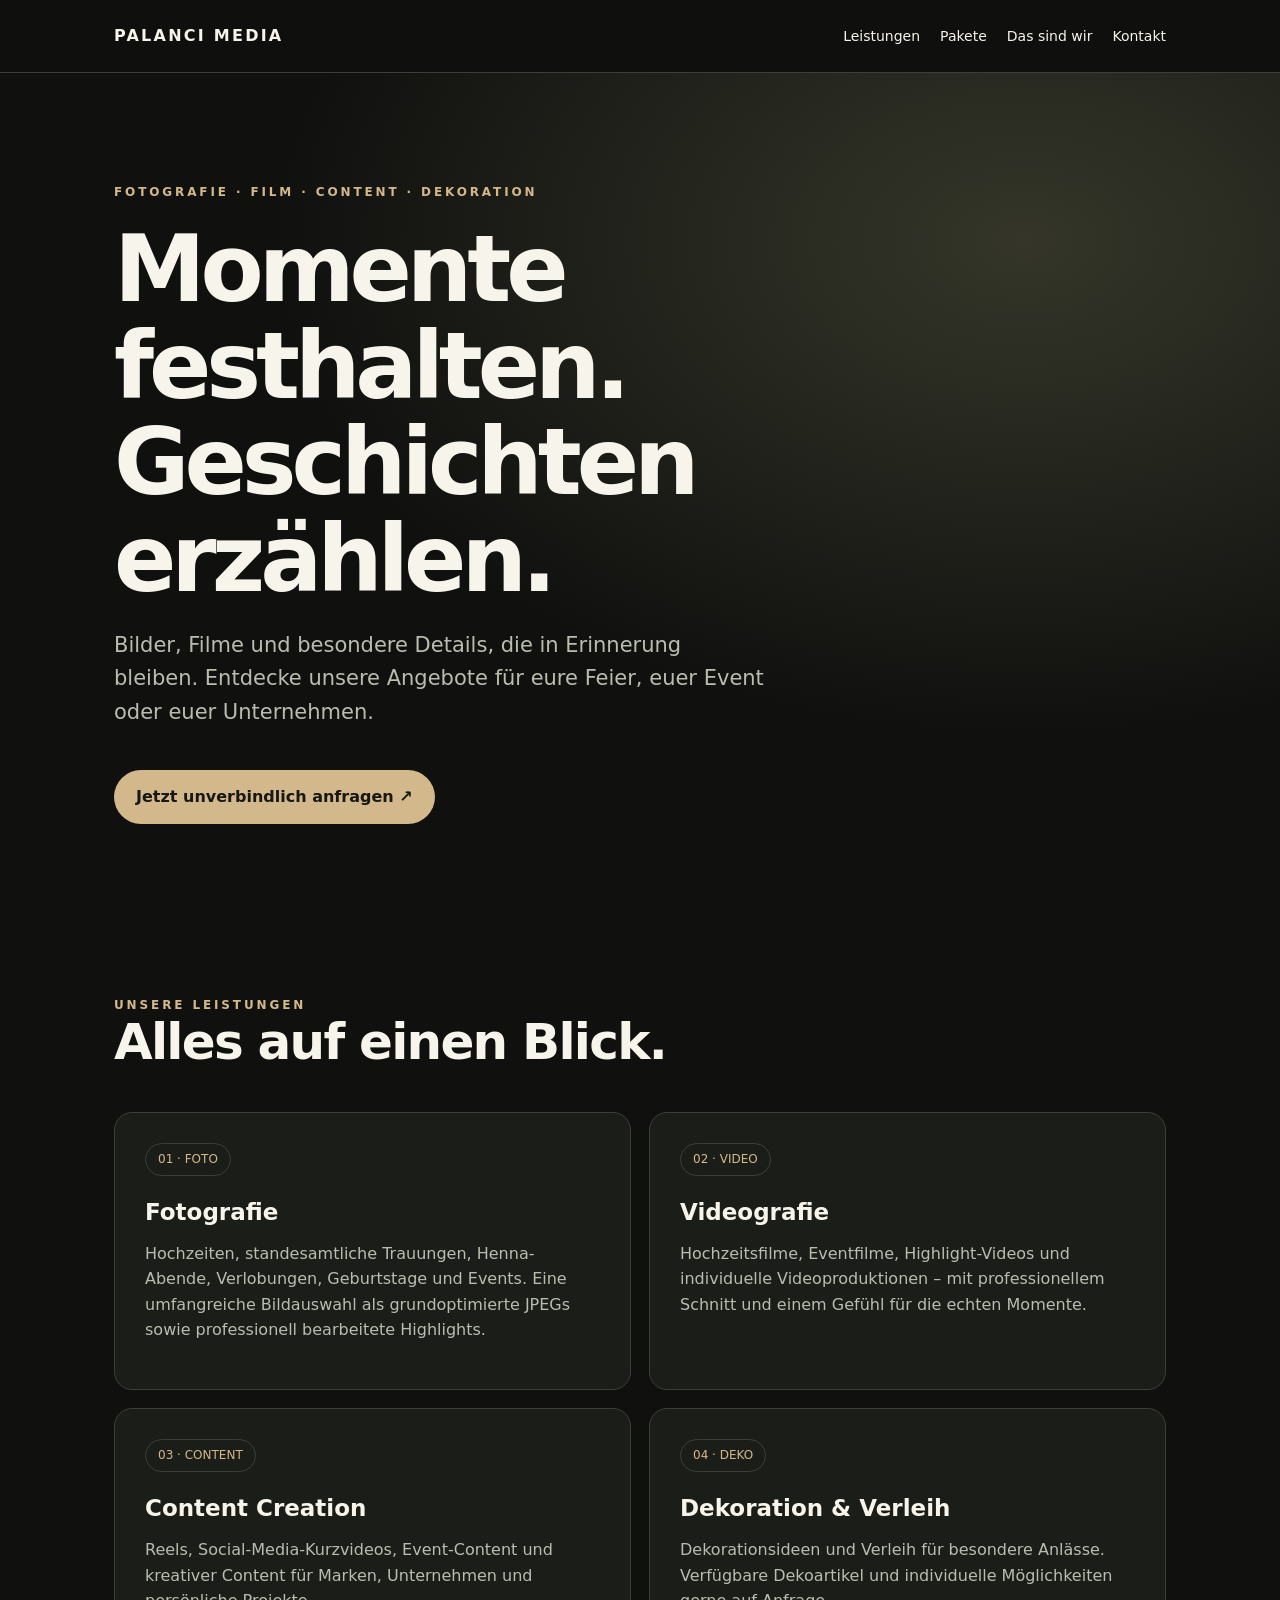
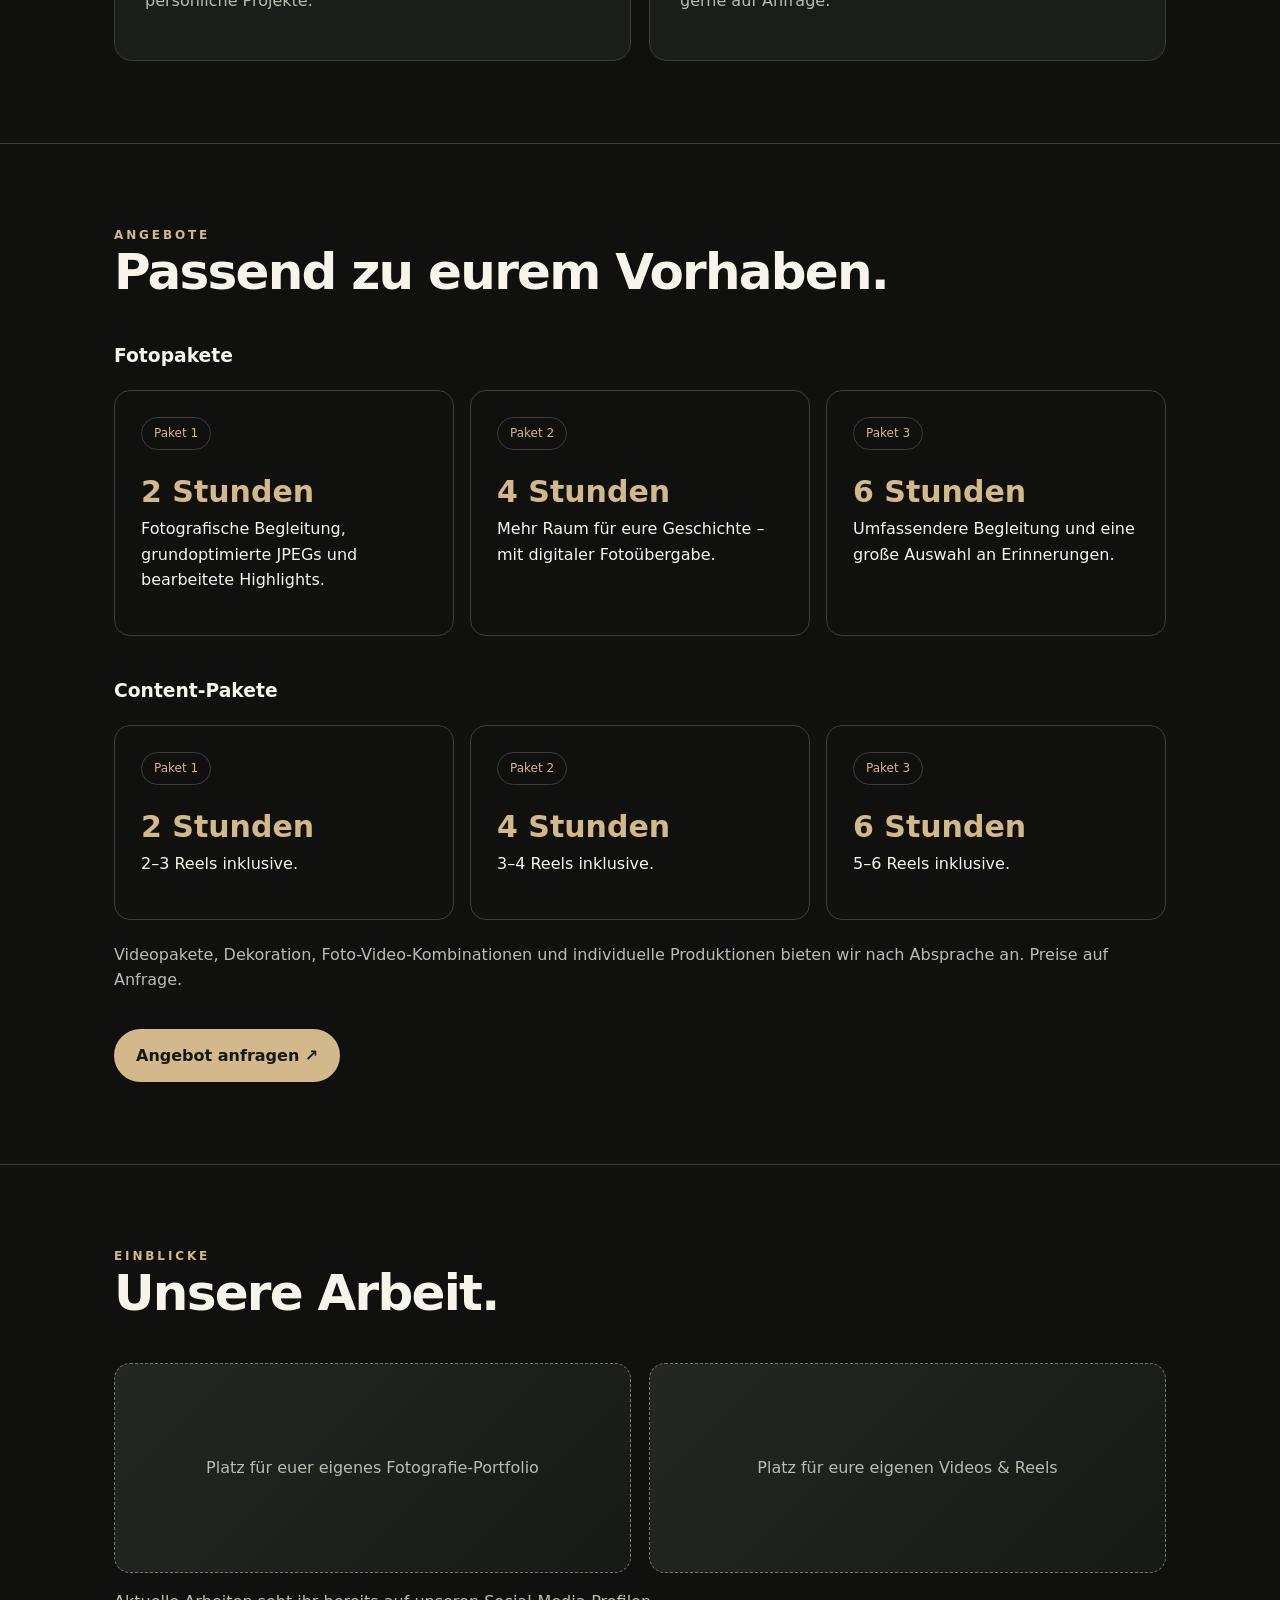
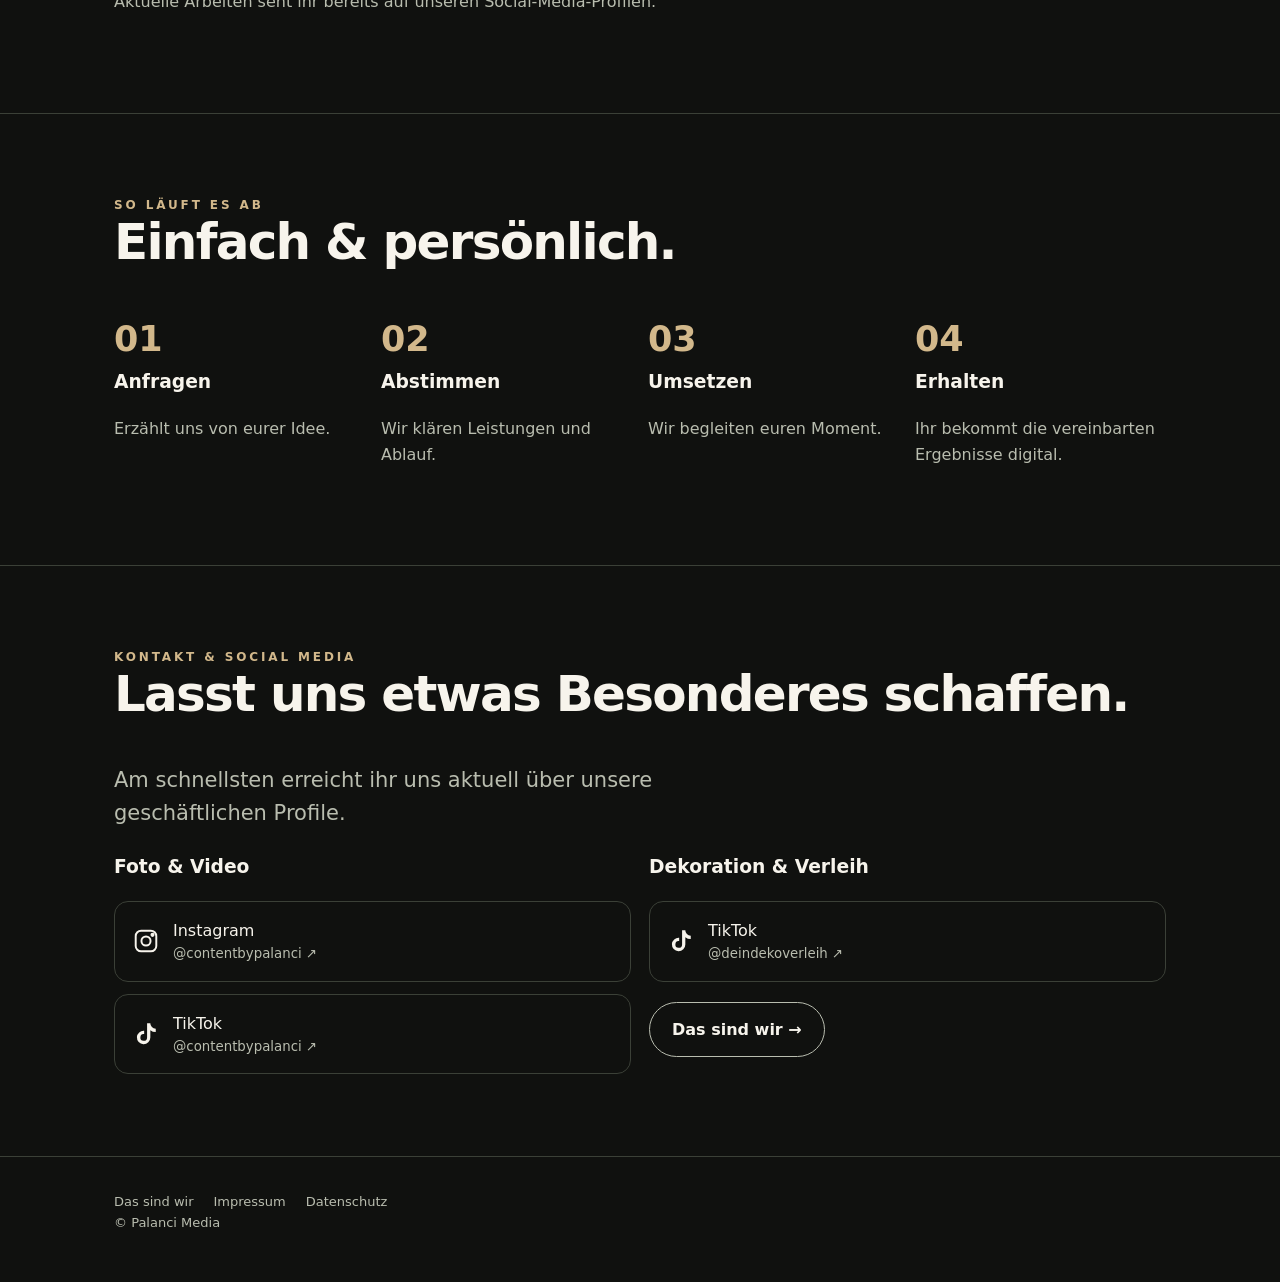
==== index.html @ 3262b02f "Build Palanci Media landing page: index.html" ====
<!doctype html><html lang="de"><head><meta charset="utf-8"><meta name="viewport" content="width=device-width,initial-scale=1"><meta name="description" content="Palanci Media – Fotografie, Videografie, Content Creation und Dekoration für Hochzeiten, Events und Unternehmen."><meta name="theme-color" content="#10110f"><title>Palanci Media | Foto, Video, Content & Deko</title><link rel="stylesheet" href="styles.css"></head><body><header><nav class="wrap nav"><a href="index.html" class="brand">PALANCI MEDIA</a><div class="navlinks"><a href="#leistungen">Leistungen</a><a href="#pakete">Pakete</a><a href="ueber-uns.html">Das sind wir</a><a href="#kontakt">Kontakt</a></div></nav></header><main><div class="hero"><div class="wrap"><div class="eyebrow">Fotografie · Film · Content · Dekoration</div><h1>Momente festhalten.<br>Geschichten erzählen.</h1><p class="lead">Bilder, Filme und besondere Details, die in Erinnerung bleiben. Entdecke unsere Angebote für eure Feier, euer Event oder euer Unternehmen.</p><a class="btn" href="#kontakt">Jetzt unverbindlich anfragen ↗</a></div></div><section id="leistungen"><div class="wrap"><div class="eyebrow">Unsere Leistungen</div><h2>Alles auf einen Blick.</h2><div class="grid"><article class="card"><span class="pill">01 · FOTO</span><h3>Fotografie</h3><p>Hochzeiten, standesamtliche Trauungen, Henna-Abende, Verlobungen, Geburtstage und Events. Eine umfangreiche Bildauswahl als grundoptimierte JPEGs sowie professionell bearbeitete Highlights.</p></article><article class="card"><span class="pill">02 · VIDEO</span><h3>Videografie</h3><p>Hochzeitsfilme, Eventfilme, Highlight-Videos und individuelle Videoproduktionen – mit professionellem Schnitt und einem Gefühl für die echten Momente.</p></article><article class="card"><span class="pill">03 · CONTENT</span><h3>Content Creation</h3><p>Reels, Social-Media-Kurzvideos, Event-Content und kreativer Content für Marken, Unternehmen und persönliche Projekte.</p></article><article class="card"><span class="pill">04 · DEKO</span><h3>Dekoration & Verleih</h3><p>Dekorationsideen und Verleih für besondere Anlässe. Verfügbare Dekoartikel und individuelle Möglichkeiten gerne auf Anfrage.</p></article></div></div></section><section id="pakete"><div class="wrap"><div class="eyebrow">Angebote</div><h2>Passend zu eurem Vorhaben.</h2><h3>Fotopakete</h3><div class="packages"><div class="package"><span class="pill">Paket 1</span><strong>2 Stunden</strong><p>Fotografische Begleitung, grundoptimierte JPEGs und bearbeitete Highlights.</p></div><div class="package"><span class="pill">Paket 2</span><strong>4 Stunden</strong><p>Mehr Raum für eure Geschichte – mit digitaler Fotoübergabe.</p></div><div class="package"><span class="pill">Paket 3</span><strong>6 Stunden</strong><p>Umfassendere Begleitung und eine große Auswahl an Erinnerungen.</p></div></div><h3 style="margin-top:40px">Content-Pakete</h3><div class="packages"><div class="package"><span class="pill">Paket 1</span><strong>2 Stunden</strong><p>2–3 Reels inklusive.</p></div><div class="package"><span class="pill">Paket 2</span><strong>4 Stunden</strong><p>3–4 Reels inklusive.</p></div><div class="package"><span class="pill">Paket 3</span><strong>6 Stunden</strong><p>5–6 Reels inklusive.</p></div></div><p class="muted" style="margin-top:22px">Videopakete, Dekoration, Foto-Video-Kombinationen und individuelle Produktionen bieten wir nach Absprache an. Preise auf Anfrage.</p><a class="btn" href="#kontakt">Angebot anfragen ↗</a></div></section><section id="portfolio"><div class="wrap"><div class="eyebrow">Einblicke</div><h2>Unsere Arbeit.</h2><div class="grid"><div class="placeholder">Platz für euer eigenes Fotografie-Portfolio</div><div class="placeholder">Platz für eure eigenen Videos & Reels</div></div><p class="muted" style="margin-top:16px">Aktuelle Arbeiten seht ihr bereits auf unseren Social-Media-Profilen.</p></div></section><section><div class="wrap"><div class="eyebrow">So läuft es ab</div><h2>Einfach & persönlich.</h2><div class="steps"><div><b>01</b><h3>Anfragen</h3><p class="muted">Erzählt uns von eurer Idee.</p></div><div><b>02</b><h3>Abstimmen</h3><p class="muted">Wir klären Leistungen und Ablauf.</p></div><div><b>03</b><h3>Umsetzen</h3><p class="muted">Wir begleiten euren Moment.</p></div><div><b>04</b><h3>Erhalten</h3><p class="muted">Ihr bekommt die vereinbarten Ergebnisse digital.</p></div></div></div></section><section id="kontakt"><div class="wrap"><div class="eyebrow">Kontakt & Social Media</div><h2>Lasst uns etwas Besonderes schaffen.</h2><p class="lead">Am schnellsten erreicht ihr uns aktuell über unsere geschäftlichen Profile.</p><div class="grid"><div><h3>Foto & Video</h3><div class="social"><a href="https://www.instagram.com/contentbypalanci/" target="_blank" rel="noopener noreferrer"><svg viewBox="0 0 24 24" fill="none" stroke="currentColor" stroke-width="1.8" aria-hidden="true"><rect x="2.5" y="2.5" width="19" height="19" rx="5"/><circle cx="12" cy="12" r="4.2"/><circle cx="18" cy="6.3" r="1" fill="currentColor"/></svg><span>Instagram<small>@contentbypalanci ↗</small></span></a><a href="https://www.tiktok.com/@contentbypalanci" target="_blank" rel="noopener noreferrer"><svg viewBox="0 0 24 24" fill="currentColor" aria-hidden="true"><path d="M16 2h-3v13.2a3.1 3.1 0 1 1-2.7-3.1V9a6.2 6.2 0 1 0 5.7 6.2V8.5a8 8 0 0 0 5 1.7V7.1A5 5 0 0 1 16 2Z"/></svg><span>TikTok<small>@contentbypalanci ↗</small></span></a></div></div><div><h3>Dekoration & Verleih</h3><div class="social"><a href="https://www.tiktok.com/@deindekoverleih" target="_blank" rel="noopener noreferrer"><svg viewBox="0 0 24 24" fill="currentColor" aria-hidden="true"><path d="M16 2h-3v13.2a3.1 3.1 0 1 1-2.7-3.1V9a6.2 6.2 0 1 0 5.7 6.2V8.5a8 8 0 0 0 5 1.7V7.1A5 5 0 0 1 16 2Z"/></svg><span>TikTok<small>@deindekoverleih ↗</small></span></a></div><p><a href="ueber-uns.html" class="btn ghost">Das sind wir →</a></p></div></div></div></section></main><footer><div class="wrap"><div class="footerlinks"><a href="ueber-uns.html">Das sind wir</a><a href="impressum.html">Impressum</a><a href="datenschutz.html">Datenschutz</a></div><p>© Palanci Media</p></div></footer></body></html>
---- styles.css ----
:root{--bg:#10110f;--surface:#1b1d19;--line:#3b4037;--text:#f7f4ec;--muted:#b9bdaf;--accent:#d2b88b}*{box-sizing:border-box}html{scroll-behavior:smooth}body{margin:0;background:var(--bg);color:var(--text);font-family:Inter,system-ui,-apple-system,Arial,sans-serif;line-height:1.6}a{color:inherit;text-decoration:none}a:focus-visible{outline:2px solid var(--accent);outline-offset:4px}.wrap{max-width:1100px;margin:auto;padding:0 24px}header{position:sticky;top:0;z-index:10;background:#10110fea;border-bottom:1px solid var(--line);backdrop-filter:blur(14px)}.nav{min-height:72px;display:flex;align-items:center;justify-content:space-between;gap:18px}.brand{font-weight:800;letter-spacing:.14em}.navlinks{display:flex;gap:20px;align-items:center;font-size:14px}.navlinks a:hover,.social a:hover{color:var(--accent)}.hero{padding:110px 0 90px;background:radial-gradient(ellipse at 80% 20%,#353629,transparent 52%)}.eyebrow{color:var(--accent);font-size:12px;text-transform:uppercase;letter-spacing:.24em;font-weight:700}h1,h2,h3,p{margin-top:0}h1{font-size:clamp(44px,8vw,92px);line-height:1.05;letter-spacing:-.055em;max-width:950px;margin:20px 0}h2{font-size:clamp(30px,5vw,50px);line-height:1.1;letter-spacing:-.035em}.lead{font-size:clamp(17px,2.2vw,21px);max-width:650px;color:var(--muted)}.btn{display:inline-flex;align-items:center;justify-content:center;border-radius:100px;background:var(--accent);color:#171713;padding:14px 22px;font-weight:750;margin-top:20px}.btn:hover{background:#f1d7ab}.ghost{background:transparent;border:1px solid var(--muted);color:var(--text)}section{padding:82px 0;border-bottom:1px solid var(--line)}.grid{display:grid;grid-template-columns:repeat(2,minmax(0,1fr));gap:18px}.card{background:var(--surface);border:1px solid var(--line);padding:30px;border-radius:18px}.card h3{font-size:23px;margin:0 0 10px}.card p,.muted{color:var(--muted)}.pill{display:inline-block;border:1px solid var(--line);border-radius:40px;padding:6px 12px;font-size:12px;color:var(--accent);margin-bottom:18px}.packages{display:grid;grid-template-columns:repeat(3,1fr);gap:16px}.package{border:1px solid var(--line);padding:26px;border-radius:16px}.package strong{display:block;font-size:30px;color:var(--accent)}.placeholder{min-height:210px;border:1px dashed #727665;background:linear-gradient(135deg,#252822,#171914);border-radius:16px;display:grid;place-items:center;color:var(--muted);text-align:center;padding:25px}.social{display:grid;gap:12px}.social a{display:flex;align-items:center;gap:14px;border:1px solid var(--line);border-radius:14px;padding:16px 18px}.social svg{width:26px;height:26px;flex-shrink:0}.social small{display:block;color:var(--muted)}.steps{display:grid;grid-template-columns:repeat(4,1fr);gap:16px}.steps b{font-size:35px;color:var(--accent)}footer{padding:35px 0;color:var(--muted);font-size:13px}.footerlinks{display:flex;gap:20px;flex-wrap:wrap}.notice{border-left:3px solid var(--accent);padding:12px 18px;background:var(--surface)}@media(max-width:720px){.nav{align-items:flex-start;padding-top:15px;padding-bottom:15px;flex-direction:column}.navlinks{gap:16px;flex-wrap:wrap}.hero{padding:75px 0 65px}.grid,.packages,.steps{grid-template-columns:1fr}section{padding:62px 0}.card{padding:23px}}
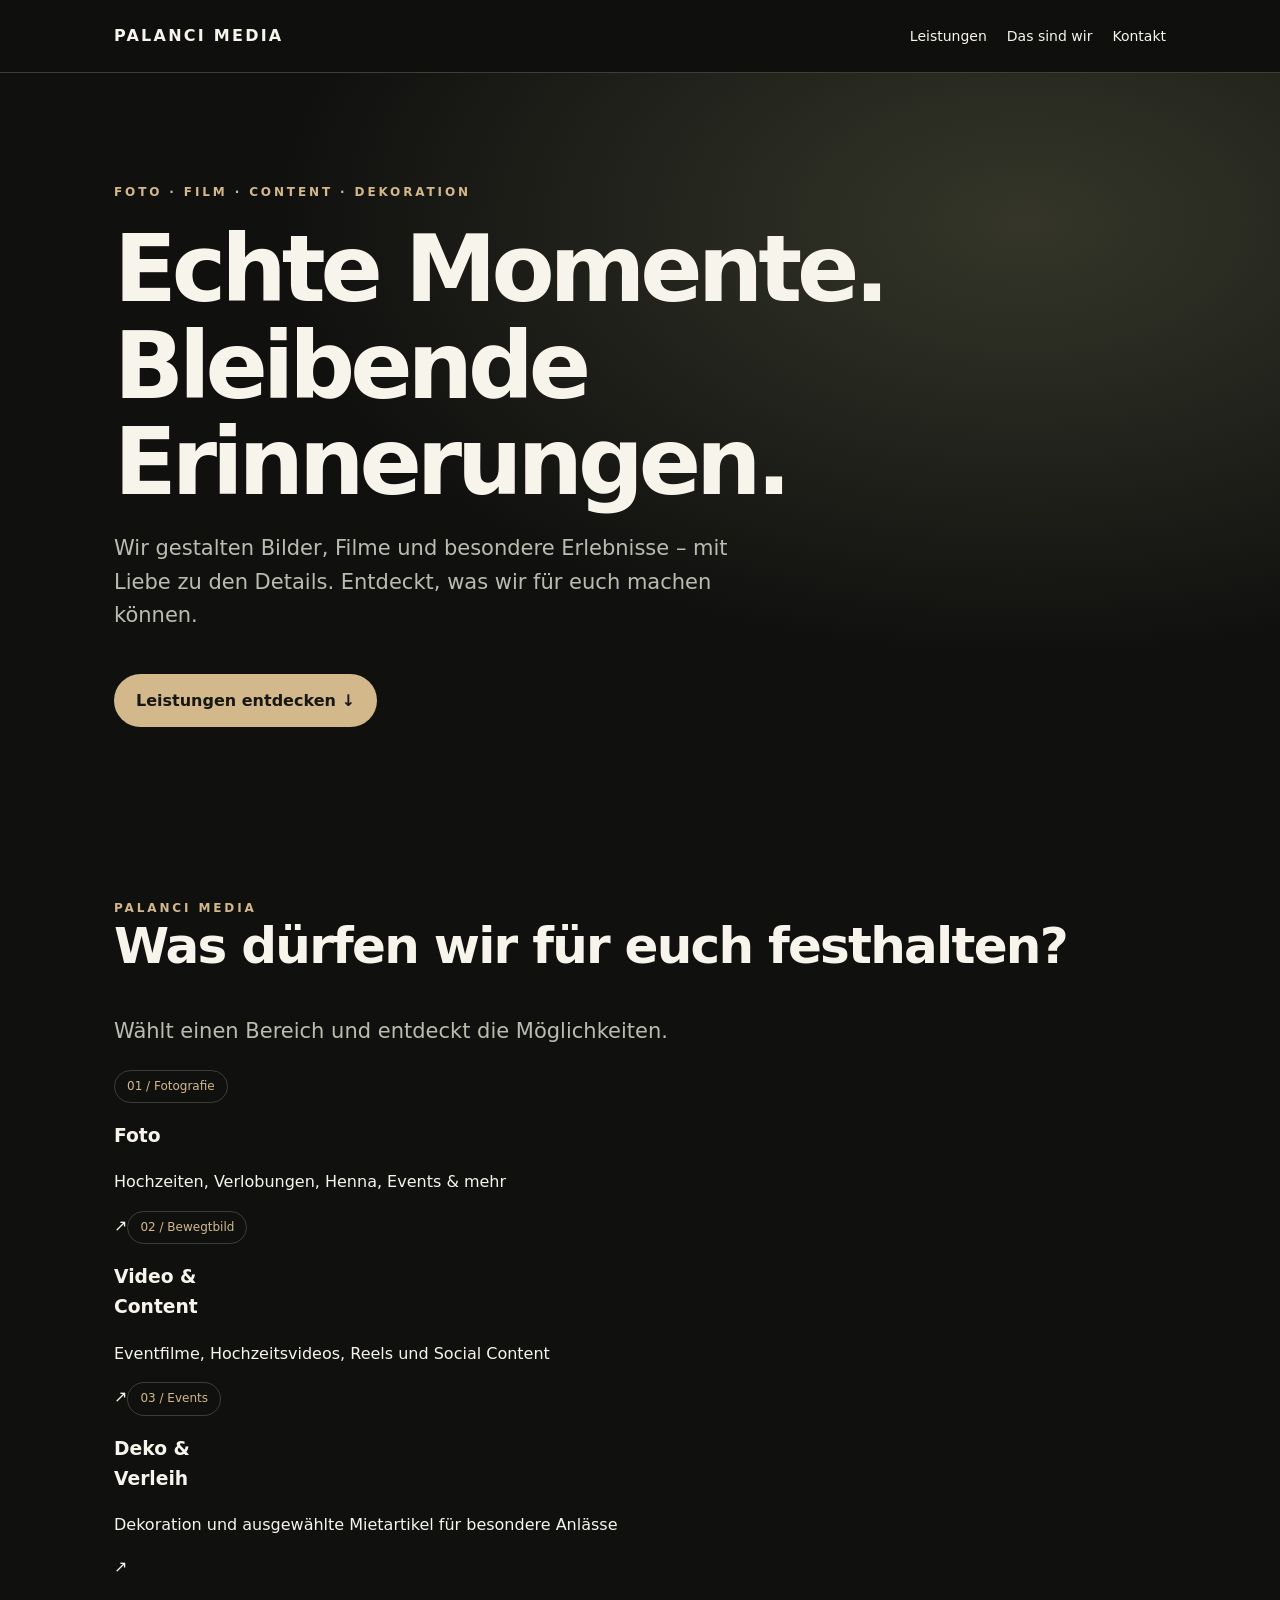
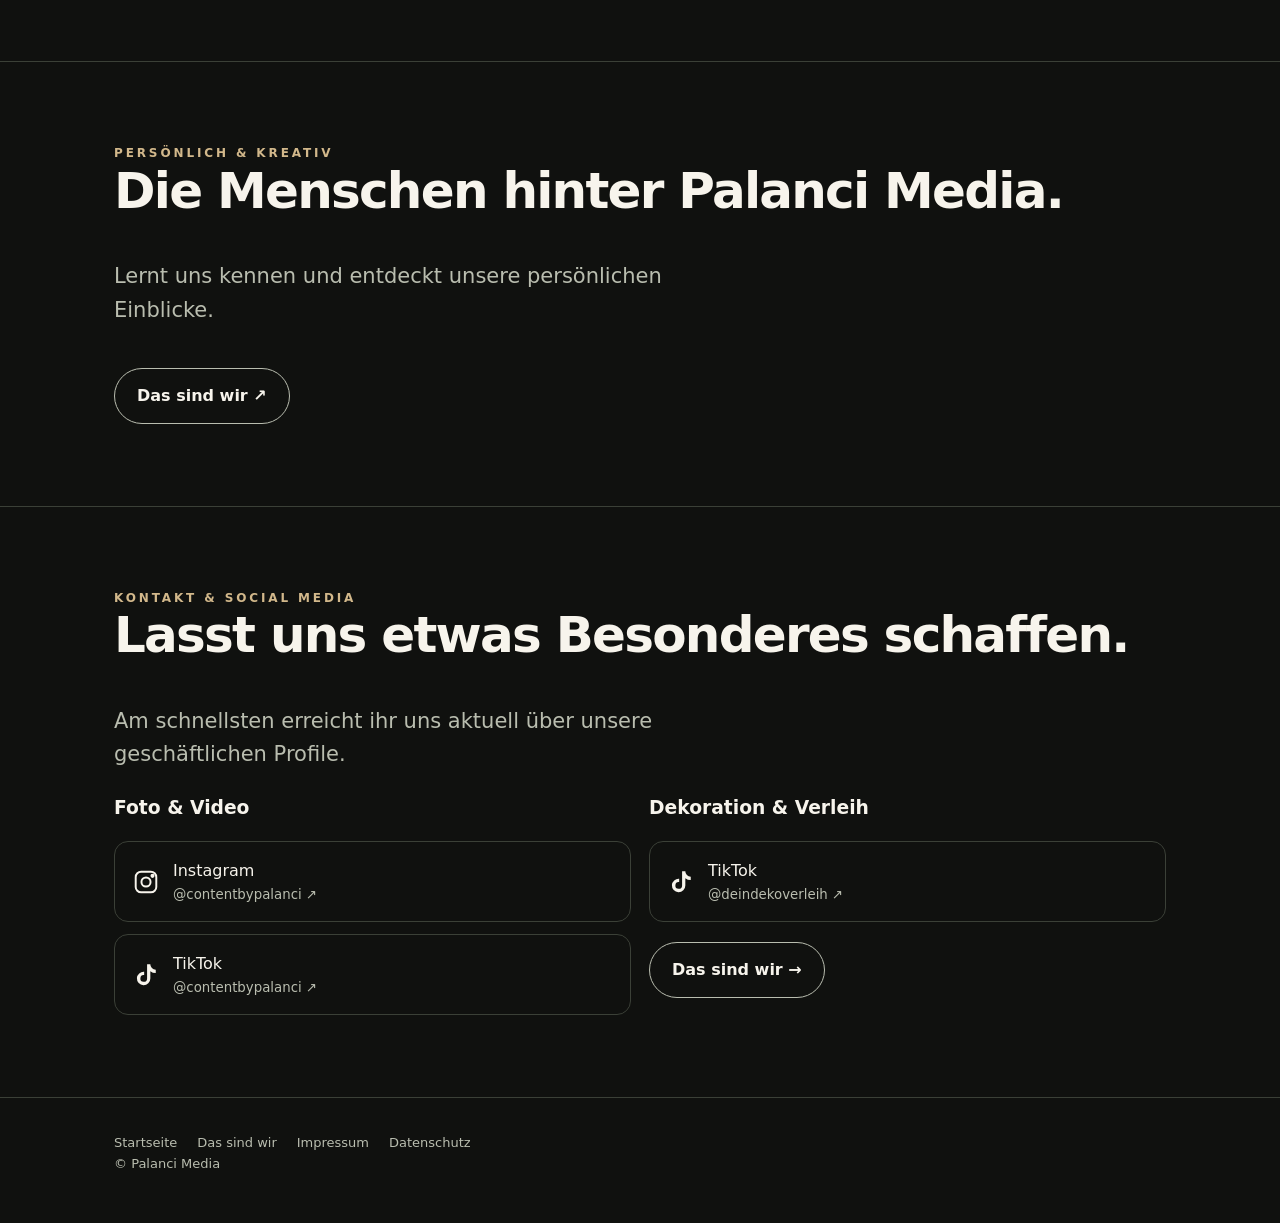
==== commit ed688887: "Redesign landing page with warm palette and category navigation" ====
--- a/index.html
+++ b/index.html
@@ -1 +1 @@
-<!doctype html><html lang="de"><head><meta charset="utf-8"><meta name="viewport" content="width=device-width,initial-scale=1"><meta name="description" content="Palanci Media – Fotografie, Videografie, Content Creation und Dekoration für Hochzeiten, Events und Unternehmen."><meta name="theme-color" content="#10110f"><title>Palanci Media | Foto, Video, Content & Deko</title><link rel="stylesheet" href="styles.css"></head><body><header><nav class="wrap nav"><a href="index.html" class="brand">PALANCI MEDIA</a><div class="navlinks"><a href="#leistungen">Leistungen</a><a href="#pakete">Pakete</a><a href="ueber-uns.html">Das sind wir</a><a href="#kontakt">Kontakt</a></div></nav></header><main><div class="hero"><div class="wrap"><div class="eyebrow">Fotografie · Film · Content · Dekoration</div><h1>Momente festhalten.<br>Geschichten erzählen.</h1><p class="lead">Bilder, Filme und besondere Details, die in Erinnerung bleiben. Entdecke unsere Angebote für eure Feier, euer Event oder euer Unternehmen.</p><a class="btn" href="#kontakt">Jetzt unverbindlich anfragen ↗</a></div></div><section id="leistungen"><div class="wrap"><div class="eyebrow">Unsere Leistungen</div><h2>Alles auf einen Blick.</h2><div class="grid"><article class="card"><span class="pill">01 · FOTO</span><h3>Fotografie</h3><p>Hochzeiten, standesamtliche Trauungen, Henna-Abende, Verlobungen, Geburtstage und Events. Eine umfangreiche Bildauswahl als grundoptimierte JPEGs sowie professionell bearbeitete Highlights.</p></article><article class="card"><span class="pill">02 · VIDEO</span><h3>Videografie</h3><p>Hochzeitsfilme, Eventfilme, Highlight-Videos und individuelle Videoproduktionen – mit professionellem Schnitt und einem Gefühl für die echten Momente.</p></article><article class="card"><span class="pill">03 · CONTENT</span><h3>Content Creation</h3><p>Reels, Social-Media-Kurzvideos, Event-Content und kreativer Content für Marken, Unternehmen und persönliche Projekte.</p></article><article class="card"><span class="pill">04 · DEKO</span><h3>Dekoration & Verleih</h3><p>Dekorationsideen und Verleih für besondere Anlässe. Verfügbare Dekoartikel und individuelle Möglichkeiten gerne auf Anfrage.</p></article></div></div></section><section id="pakete"><div class="wrap"><div class="eyebrow">Angebote</div><h2>Passend zu eurem Vorhaben.</h2><h3>Fotopakete</h3><div class="packages"><div class="package"><span class="pill">Paket 1</span><strong>2 Stunden</strong><p>Fotografische Begleitung, grundoptimierte JPEGs und bearbeitete Highlights.</p></div><div class="package"><span class="pill">Paket 2</span><strong>4 Stunden</strong><p>Mehr Raum für eure Geschichte – mit digitaler Fotoübergabe.</p></div><div class="package"><span class="pill">Paket 3</span><strong>6 Stunden</strong><p>Umfassendere Begleitung und eine große Auswahl an Erinnerungen.</p></div></div><h3 style="margin-top:40px">Content-Pakete</h3><div class="packages"><div class="package"><span class="pill">Paket 1</span><strong>2 Stunden</strong><p>2–3 Reels inklusive.</p></div><div class="package"><span class="pill">Paket 2</span><strong>4 Stunden</strong><p>3–4 Reels inklusive.</p></div><div class="package"><span class="pill">Paket 3</span><strong>6 Stunden</strong><p>5–6 Reels inklusive.</p></div></div><p class="muted" style="margin-top:22px">Videopakete, Dekoration, Foto-Video-Kombinationen und individuelle Produktionen bieten wir nach Absprache an. Preise auf Anfrage.</p><a class="btn" href="#kontakt">Angebot anfragen ↗</a></div></section><section id="portfolio"><div class="wrap"><div class="eyebrow">Einblicke</div><h2>Unsere Arbeit.</h2><div class="grid"><div class="placeholder">Platz für euer eigenes Fotografie-Portfolio</div><div class="placeholder">Platz für eure eigenen Videos & Reels</div></div><p class="muted" style="margin-top:16px">Aktuelle Arbeiten seht ihr bereits auf unseren Social-Media-Profilen.</p></div></section><section><div class="wrap"><div class="eyebrow">So läuft es ab</div><h2>Einfach & persönlich.</h2><div class="steps"><div><b>01</b><h3>Anfragen</h3><p class="muted">Erzählt uns von eurer Idee.</p></div><div><b>02</b><h3>Abstimmen</h3><p class="muted">Wir klären Leistungen und Ablauf.</p></div><div><b>03</b><h3>Umsetzen</h3><p class="muted">Wir begleiten euren Moment.</p></div><div><b>04</b><h3>Erhalten</h3><p class="muted">Ihr bekommt die vereinbarten Ergebnisse digital.</p></div></div></div></section><section id="kontakt"><div class="wrap"><div class="eyebrow">Kontakt & Social Media</div><h2>Lasst uns etwas Besonderes schaffen.</h2><p class="lead">Am schnellsten erreicht ihr uns aktuell über unsere geschäftlichen Profile.</p><div class="grid"><div><h3>Foto & Video</h3><div class="social"><a href="https://www.instagram.com/contentbypalanci/" target="_blank" rel="noopener noreferrer"><svg viewBox="0 0 24 24" fill="none" stroke="currentColor" stroke-width="1.8" aria-hidden="true"><rect x="2.5" y="2.5" width="19" height="19" rx="5"/><circle cx="12" cy="12" r="4.2"/><circle cx="18" cy="6.3" r="1" fill="currentColor"/></svg><span>Instagram<small>@contentbypalanci ↗</small></span></a><a href="https://www.tiktok.com/@contentbypalanci" target="_blank" rel="noopener noreferrer"><svg viewBox="0 0 24 24" fill="currentColor" aria-hidden="true"><path d="M16 2h-3v13.2a3.1 3.1 0 1 1-2.7-3.1V9a6.2 6.2 0 1 0 5.7 6.2V8.5a8 8 0 0 0 5 1.7V7.1A5 5 0 0 1 16 2Z"/></svg><span>TikTok<small>@contentbypalanci ↗</small></span></a></div></div><div><h3>Dekoration & Verleih</h3><div class="social"><a href="https://www.tiktok.com/@deindekoverleih" target="_blank" rel="noopener noreferrer"><svg viewBox="0 0 24 24" fill="currentColor" aria-hidden="true"><path d="M16 2h-3v13.2a3.1 3.1 0 1 1-2.7-3.1V9a6.2 6.2 0 1 0 5.7 6.2V8.5a8 8 0 0 0 5 1.7V7.1A5 5 0 0 1 16 2Z"/></svg><span>TikTok<small>@deindekoverleih ↗</small></span></a></div><p><a href="ueber-uns.html" class="btn ghost">Das sind wir →</a></p></div></div></div></section></main><footer><div class="wrap"><div class="footerlinks"><a href="ueber-uns.html">Das sind wir</a><a href="impressum.html">Impressum</a><a href="datenschutz.html">Datenschutz</a></div><p>© Palanci Media</p></div></footer></body></html>+<!doctype html><html lang="de"><head><meta charset="utf-8"><meta name="viewport" content="width=device-width,initial-scale=1"><meta name="theme-color" content="#f4eee6"><meta name="description" content="Palanci Media – Fotografie, Videografie, Content Creation und Dekoration. Entdecke unsere Leistungen."><title>Palanci Media | Foto · Video · Deko</title><link rel="stylesheet" href="styles.css"></head><body><header><nav class="wrap nav"><a href="index.html" class="brand">PALANCI MEDIA</a><div class="navlinks"><a href="index.html#leistungen">Leistungen</a><a href="ueber-uns.html">Das sind wir</a><a href="index.html#kontakt">Kontakt</a></div></nav></header><main><div class="hero"><div class="wrap"><div class="eyebrow">Foto · Film · Content · Dekoration</div><h1>Echte Momente.<br>Bleibende Erinnerungen.</h1><p class="lead">Wir gestalten Bilder, Filme und besondere Erlebnisse – mit Liebe zu den Details. Entdeckt, was wir für euch machen können.</p><a class="btn" href="#leistungen">Leistungen entdecken ↓</a></div></div><section id="leistungen"><div class="wrap"><div class="eyebrow">Palanci Media</div><h2>Was dürfen wir für euch festhalten?</h2><p class="lead">Wählt einen Bereich und entdeckt die Möglichkeiten.</p><div class="category-grid"><a class="category-link" href="fotografie.html"><span class="pill">01 / Fotografie</span><h3>Foto</h3><p>Hochzeiten, Verlobungen, Henna, Events & mehr</p><span class="arrow">↗</span></a><a class="category-link" href="video-content.html"><span class="pill">02 / Bewegtbild</span><h3>Video &<br>Content</h3><p>Eventfilme, Hochzeitsvideos, Reels und Social Content</p><span class="arrow">↗</span></a><a class="category-link" href="dekoration.html"><span class="pill">03 / Events</span><h3>Deko &<br>Verleih</h3><p>Dekoration und ausgewählte Mietartikel für besondere Anlässe</p><span class="arrow">↗</span></a></div></div></section><section><div class="wrap"><div class="eyebrow">Persönlich & kreativ</div><h2>Die Menschen hinter Palanci Media.</h2><p class="lead">Lernt uns kennen und entdeckt unsere persönlichen Einblicke.</p><a class="btn ghost" href="ueber-uns.html">Das sind wir ↗</a></div></section><section id="kontakt"><div class="wrap"><div class="eyebrow">Kontakt & Social Media</div><h2>Lasst uns etwas Besonderes schaffen.</h2><p class="lead">Am schnellsten erreicht ihr uns aktuell über unsere geschäftlichen Profile.</p><div class="grid"><div><h3>Foto & Video</h3><div class="social"><a href="https://www.instagram.com/contentbypalanci/" target="_blank" rel="noopener noreferrer"><svg viewBox="0 0 24 24" fill="none" stroke="currentColor" stroke-width="1.8" aria-hidden="true"><rect x="2.5" y="2.5" width="19" height="19" rx="5"/><circle cx="12" cy="12" r="4.2"/><circle cx="18" cy="6.3" r="1" fill="currentColor"/></svg><span>Instagram<small>@contentbypalanci ↗</small></span></a><a href="https://www.tiktok.com/@contentbypalanci" target="_blank" rel="noopener noreferrer"><svg viewBox="0 0 24 24" fill="currentColor" aria-hidden="true"><path d="M16 2h-3v13.2a3.1 3.1 0 1 1-2.7-3.1V9a6.2 6.2 0 1 0 5.7 6.2V8.5a8 8 0 0 0 5 1.7V7.1A5 5 0 0 1 16 2Z"/></svg><span>TikTok<small>@contentbypalanci ↗</small></span></a></div></div><div><h3>Dekoration & Verleih</h3><div class="social"><a href="https://www.tiktok.com/@deindekoverleih" target="_blank" rel="noopener noreferrer"><svg viewBox="0 0 24 24" fill="currentColor" aria-hidden="true"><path d="M16 2h-3v13.2a3.1 3.1 0 1 1-2.7-3.1V9a6.2 6.2 0 1 0 5.7 6.2V8.5a8 8 0 0 0 5 1.7V7.1A5 5 0 0 1 16 2Z"/></svg><span>TikTok<small>@deindekoverleih ↗</small></span></a></div><p><a href="ueber-uns.html" class="btn ghost">Das sind wir →</a></p></div></div></div></section></main><footer><div class="wrap"><div class="footerlinks"><a href="index.html">Startseite</a><a href="ueber-uns.html">Das sind wir</a><a href="impressum.html">Impressum</a><a href="datenschutz.html">Datenschutz</a></div><p>© Palanci Media</p></div></footer></body></html>
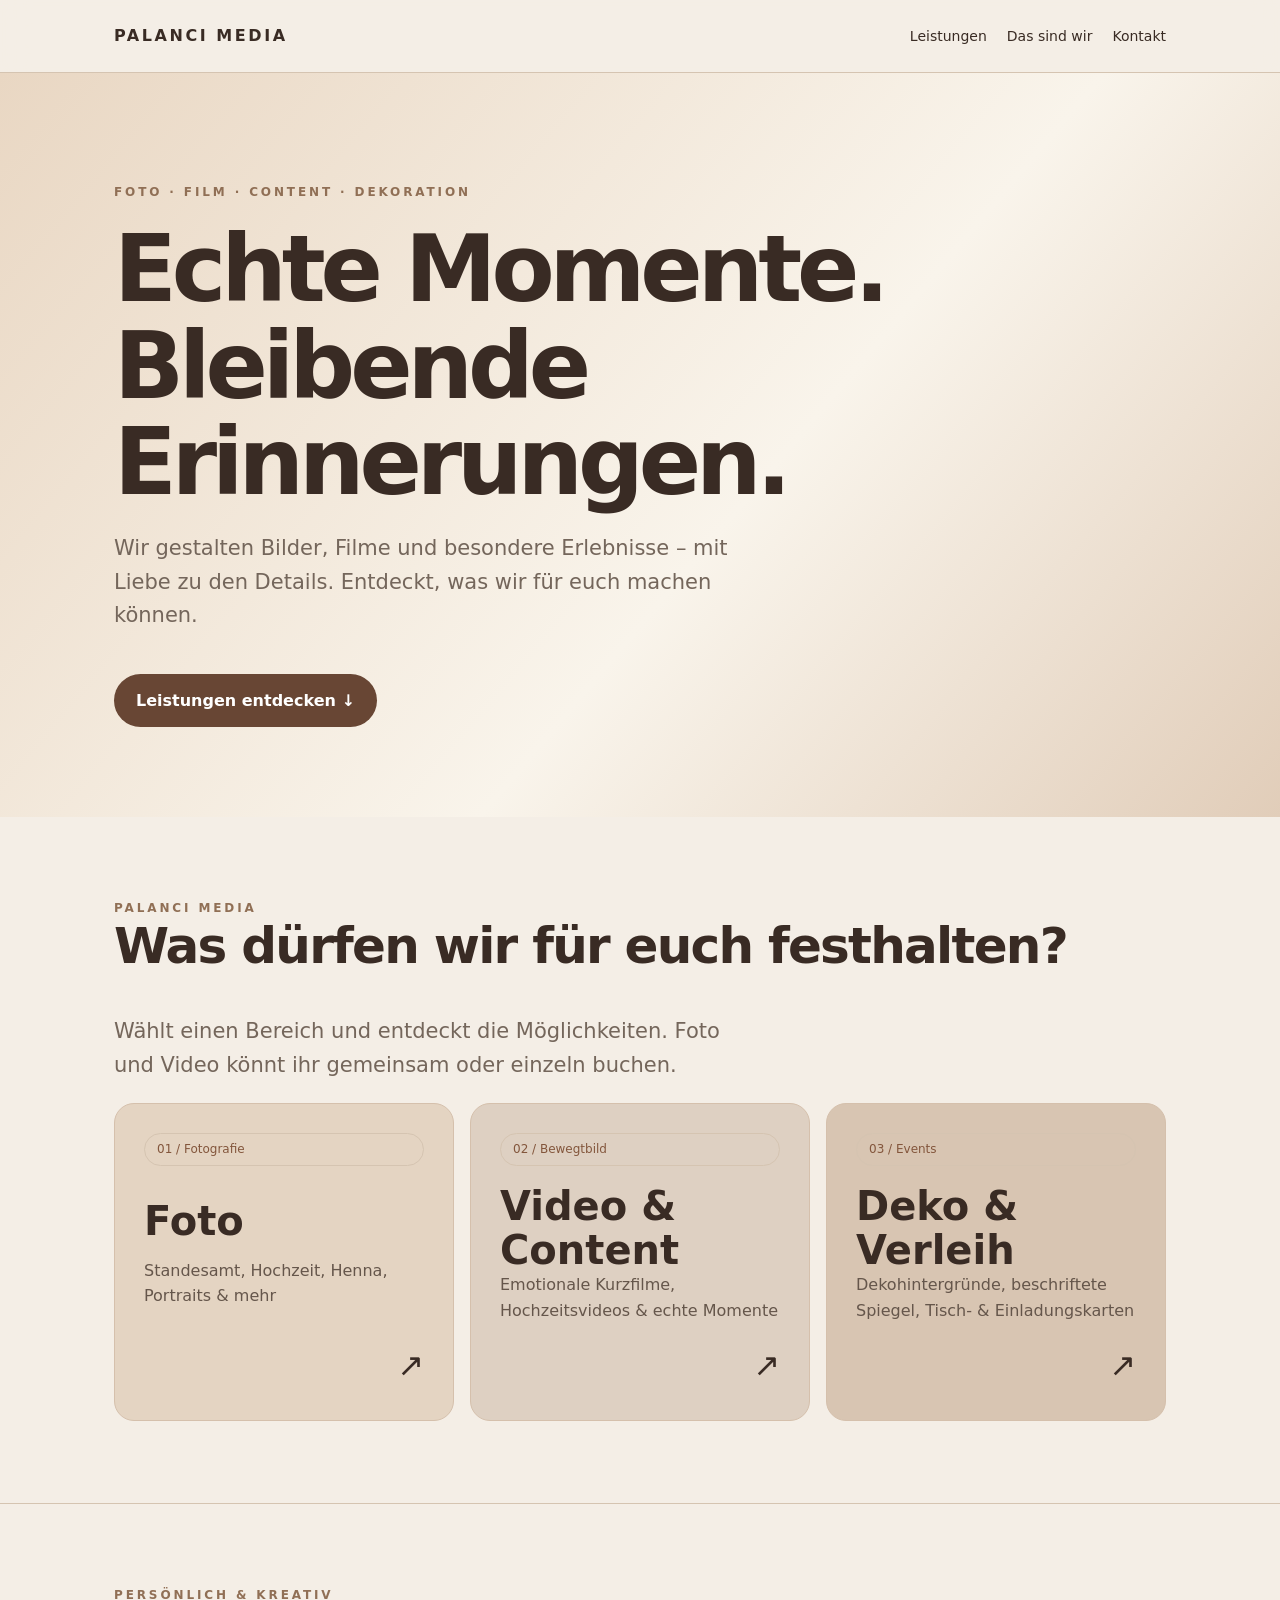
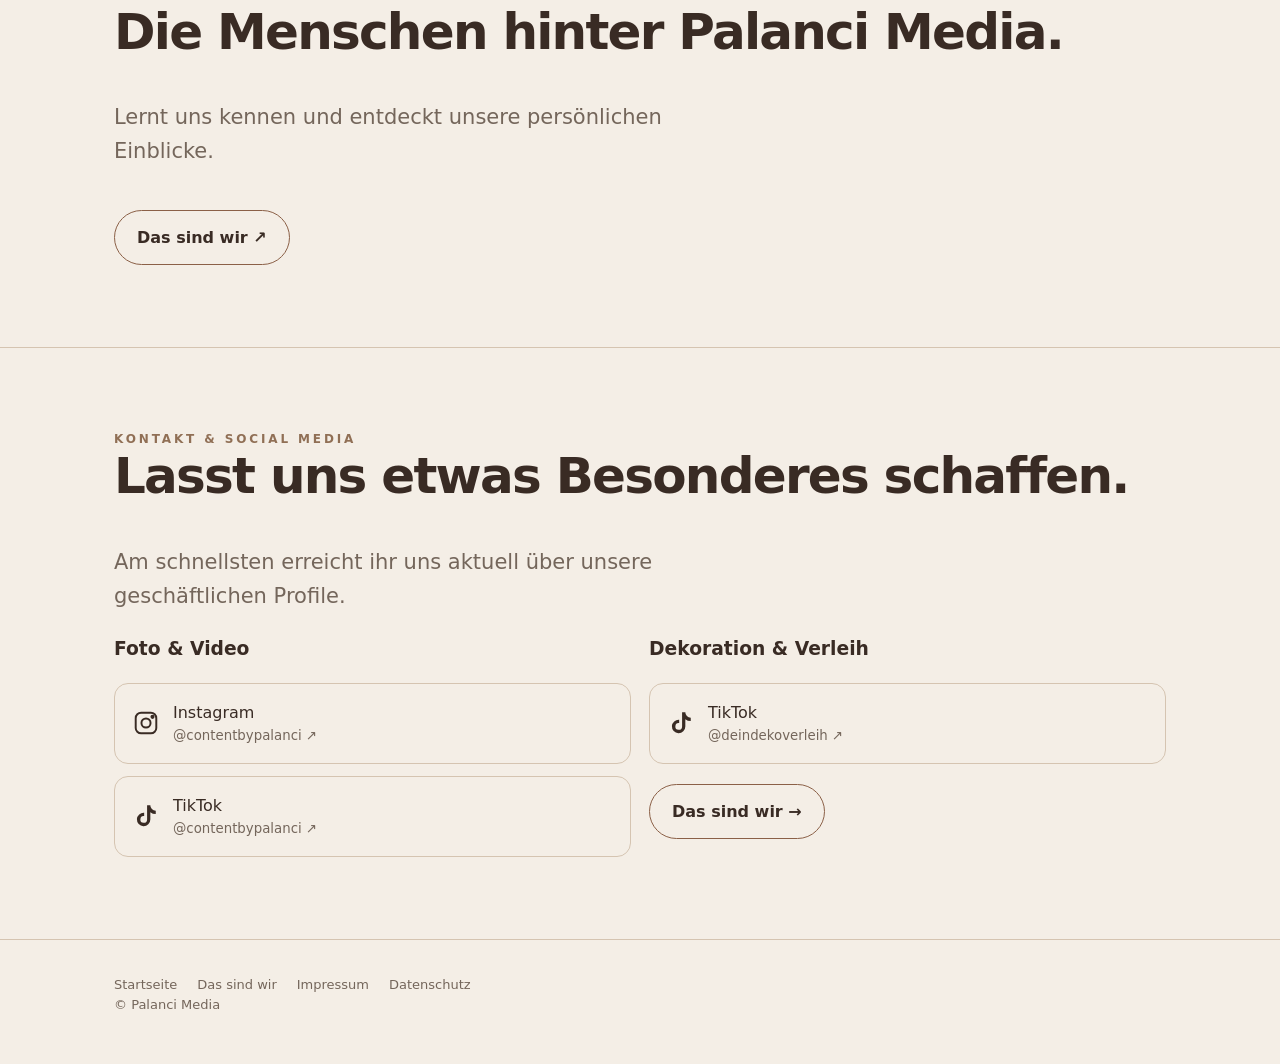
==== commit 91f51e15: "Clarify Palanci Media services and flexible photo/video booking" ====
--- a/index.html
+++ b/index.html
@@ -1 +1 @@
-<!doctype html><html lang="de"><head><meta charset="utf-8"><meta name="viewport" content="width=device-width,initial-scale=1"><meta name="theme-color" content="#f4eee6"><meta name="description" content="Palanci Media – Fotografie, Videografie, Content Creation und Dekoration. Entdecke unsere Leistungen."><title>Palanci Media | Foto · Video · Deko</title><link rel="stylesheet" href="styles.css"></head><body><header><nav class="wrap nav"><a href="index.html" class="brand">PALANCI MEDIA</a><div class="navlinks"><a href="index.html#leistungen">Leistungen</a><a href="ueber-uns.html">Das sind wir</a><a href="index.html#kontakt">Kontakt</a></div></nav></header><main><div class="hero"><div class="wrap"><div class="eyebrow">Foto · Film · Content · Dekoration</div><h1>Echte Momente.<br>Bleibende Erinnerungen.</h1><p class="lead">Wir gestalten Bilder, Filme und besondere Erlebnisse – mit Liebe zu den Details. Entdeckt, was wir für euch machen können.</p><a class="btn" href="#leistungen">Leistungen entdecken ↓</a></div></div><section id="leistungen"><div class="wrap"><div class="eyebrow">Palanci Media</div><h2>Was dürfen wir für euch festhalten?</h2><p class="lead">Wählt einen Bereich und entdeckt die Möglichkeiten.</p><div class="category-grid"><a class="category-link" href="fotografie.html"><span class="pill">01 / Fotografie</span><h3>Foto</h3><p>Hochzeiten, Verlobungen, Henna, Events & mehr</p><span class="arrow">↗</span></a><a class="category-link" href="video-content.html"><span class="pill">02 / Bewegtbild</span><h3>Video &<br>Content</h3><p>Eventfilme, Hochzeitsvideos, Reels und Social Content</p><span class="arrow">↗</span></a><a class="category-link" href="dekoration.html"><span class="pill">03 / Events</span><h3>Deko &<br>Verleih</h3><p>Dekoration und ausgewählte Mietartikel für besondere Anlässe</p><span class="arrow">↗</span></a></div></div></section><section><div class="wrap"><div class="eyebrow">Persönlich & kreativ</div><h2>Die Menschen hinter Palanci Media.</h2><p class="lead">Lernt uns kennen und entdeckt unsere persönlichen Einblicke.</p><a class="btn ghost" href="ueber-uns.html">Das sind wir ↗</a></div></section><section id="kontakt"><div class="wrap"><div class="eyebrow">Kontakt & Social Media</div><h2>Lasst uns etwas Besonderes schaffen.</h2><p class="lead">Am schnellsten erreicht ihr uns aktuell über unsere geschäftlichen Profile.</p><div class="grid"><div><h3>Foto & Video</h3><div class="social"><a href="https://www.instagram.com/contentbypalanci/" target="_blank" rel="noopener noreferrer"><svg viewBox="0 0 24 24" fill="none" stroke="currentColor" stroke-width="1.8" aria-hidden="true"><rect x="2.5" y="2.5" width="19" height="19" rx="5"/><circle cx="12" cy="12" r="4.2"/><circle cx="18" cy="6.3" r="1" fill="currentColor"/></svg><span>Instagram<small>@contentbypalanci ↗</small></span></a><a href="https://www.tiktok.com/@contentbypalanci" target="_blank" rel="noopener noreferrer"><svg viewBox="0 0 24 24" fill="currentColor" aria-hidden="true"><path d="M16 2h-3v13.2a3.1 3.1 0 1 1-2.7-3.1V9a6.2 6.2 0 1 0 5.7 6.2V8.5a8 8 0 0 0 5 1.7V7.1A5 5 0 0 1 16 2Z"/></svg><span>TikTok<small>@contentbypalanci ↗</small></span></a></div></div><div><h3>Dekoration & Verleih</h3><div class="social"><a href="https://www.tiktok.com/@deindekoverleih" target="_blank" rel="noopener noreferrer"><svg viewBox="0 0 24 24" fill="currentColor" aria-hidden="true"><path d="M16 2h-3v13.2a3.1 3.1 0 1 1-2.7-3.1V9a6.2 6.2 0 1 0 5.7 6.2V8.5a8 8 0 0 0 5 1.7V7.1A5 5 0 0 1 16 2Z"/></svg><span>TikTok<small>@deindekoverleih ↗</small></span></a></div><p><a href="ueber-uns.html" class="btn ghost">Das sind wir →</a></p></div></div></div></section></main><footer><div class="wrap"><div class="footerlinks"><a href="index.html">Startseite</a><a href="ueber-uns.html">Das sind wir</a><a href="impressum.html">Impressum</a><a href="datenschutz.html">Datenschutz</a></div><p>© Palanci Media</p></div></footer></body></html>+<!doctype html><html lang="de"><head><meta charset="utf-8"><meta name="viewport" content="width=device-width,initial-scale=1"><meta name="theme-color" content="#f4eee6"><meta name="description" content="Palanci Media – Fotografie, Videografie, Content Creation und Dekoration. Entdecke unsere Leistungen."><title>Palanci Media | Foto · Video · Deko</title><link rel="stylesheet" href="styles.css"></head><body><header><nav class="wrap nav"><a href="index.html" class="brand">PALANCI MEDIA</a><div class="navlinks"><a href="index.html#leistungen">Leistungen</a><a href="ueber-uns.html">Das sind wir</a><a href="index.html#kontakt">Kontakt</a></div></nav></header><main><div class="hero"><div class="wrap"><div class="eyebrow">Foto · Film · Content · Dekoration</div><h1>Echte Momente.<br>Bleibende Erinnerungen.</h1><p class="lead">Wir gestalten Bilder, Filme und besondere Erlebnisse – mit Liebe zu den Details. Entdeckt, was wir für euch machen können.</p><a class="btn" href="#leistungen">Leistungen entdecken ↓</a></div></div><section id="leistungen"><div class="wrap"><div class="eyebrow">Palanci Media</div><h2>Was dürfen wir für euch festhalten?</h2><p class="lead">Wählt einen Bereich und entdeckt die Möglichkeiten. Foto und Video könnt ihr gemeinsam oder einzeln buchen.</p><div class="category-grid"><a class="category-link" href="fotografie.html"><span class="pill">01 / Fotografie</span><h3>Foto</h3><p>Standesamt, Hochzeit, Henna, Portraits & mehr</p><span class="arrow">↗</span></a><a class="category-link" href="video-content.html"><span class="pill">02 / Bewegtbild</span><h3>Video &<br>Content</h3><p>Emotionale Kurzfilme, Hochzeitsvideos & echte Momente</p><span class="arrow">↗</span></a><a class="category-link" href="dekoration.html"><span class="pill">03 / Events</span><h3>Deko &<br>Verleih</h3><p>Dekohintergründe, beschriftete Spiegel, Tisch- & Einladungskarten</p><span class="arrow">↗</span></a></div></div></section><section><div class="wrap"><div class="eyebrow">Persönlich & kreativ</div><h2>Die Menschen hinter Palanci Media.</h2><p class="lead">Lernt uns kennen und entdeckt unsere persönlichen Einblicke.</p><a class="btn ghost" href="ueber-uns.html">Das sind wir ↗</a></div></section><section id="kontakt"><div class="wrap"><div class="eyebrow">Kontakt & Social Media</div><h2>Lasst uns etwas Besonderes schaffen.</h2><p class="lead">Am schnellsten erreicht ihr uns aktuell über unsere geschäftlichen Profile.</p><div class="grid"><div><h3>Foto & Video</h3><div class="social"><a href="https://www.instagram.com/contentbypalanci/" target="_blank" rel="noopener noreferrer"><svg viewBox="0 0 24 24" fill="none" stroke="currentColor" stroke-width="1.8" aria-hidden="true"><rect x="2.5" y="2.5" width="19" height="19" rx="5"/><circle cx="12" cy="12" r="4.2"/><circle cx="18" cy="6.3" r="1" fill="currentColor"/></svg><span>Instagram<small>@contentbypalanci ↗</small></span></a><a href="https://www.tiktok.com/@contentbypalanci" target="_blank" rel="noopener noreferrer"><svg viewBox="0 0 24 24" fill="currentColor" aria-hidden="true"><path d="M16 2h-3v13.2a3.1 3.1 0 1 1-2.7-3.1V9a6.2 6.2 0 1 0 5.7 6.2V8.5a8 8 0 0 0 5 1.7V7.1A5 5 0 0 1 16 2Z"/></svg><span>TikTok<small>@contentbypalanci ↗</small></span></a></div></div><div><h3>Dekoration & Verleih</h3><div class="social"><a href="https://www.tiktok.com/@deindekoverleih" target="_blank" rel="noopener noreferrer"><svg viewBox="0 0 24 24" fill="currentColor" aria-hidden="true"><path d="M16 2h-3v13.2a3.1 3.1 0 1 1-2.7-3.1V9a6.2 6.2 0 1 0 5.7 6.2V8.5a8 8 0 0 0 5 1.7V7.1A5 5 0 0 1 16 2Z"/></svg><span>TikTok<small>@deindekoverleih ↗</small></span></a></div><p><a href="ueber-uns.html" class="btn ghost">Das sind wir →</a></p></div></div></div></section></main><footer><div class="wrap"><div class="footerlinks"><a href="index.html">Startseite</a><a href="ueber-uns.html">Das sind wir</a><a href="impressum.html">Impressum</a><a href="datenschutz.html">Datenschutz</a></div><p>© Palanci Media</p></div></footer></body></html>
--- a/styles.css
+++ b/styles.css
@@ -1 +1,2 @@
-:root{--bg:#10110f;--surface:#1b1d19;--line:#3b4037;--text:#f7f4ec;--muted:#b9bdaf;--accent:#d2b88b}*{box-sizing:border-box}html{scroll-behavior:smooth}body{margin:0;background:var(--bg);color:var(--text);font-family:Inter,system-ui,-apple-system,Arial,sans-serif;line-height:1.6}a{color:inherit;text-decoration:none}a:focus-visible{outline:2px solid var(--accent);outline-offset:4px}.wrap{max-width:1100px;margin:auto;padding:0 24px}header{position:sticky;top:0;z-index:10;background:#10110fea;border-bottom:1px solid var(--line);backdrop-filter:blur(14px)}.nav{min-height:72px;display:flex;align-items:center;justify-content:space-between;gap:18px}.brand{font-weight:800;letter-spacing:.14em}.navlinks{display:flex;gap:20px;align-items:center;font-size:14px}.navlinks a:hover,.social a:hover{color:var(--accent)}.hero{padding:110px 0 90px;background:radial-gradient(ellipse at 80% 20%,#353629,transparent 52%)}.eyebrow{color:var(--accent);font-size:12px;text-transform:uppercase;letter-spacing:.24em;font-weight:700}h1,h2,h3,p{margin-top:0}h1{font-size:clamp(44px,8vw,92px);line-height:1.05;letter-spacing:-.055em;max-width:950px;margin:20px 0}h2{font-size:clamp(30px,5vw,50px);line-height:1.1;letter-spacing:-.035em}.lead{font-size:clamp(17px,2.2vw,21px);max-width:650px;color:var(--muted)}.btn{display:inline-flex;align-items:center;justify-content:center;border-radius:100px;background:var(--accent);color:#171713;padding:14px 22px;font-weight:750;margin-top:20px}.btn:hover{background:#f1d7ab}.ghost{background:transparent;border:1px solid var(--muted);color:var(--text)}section{padding:82px 0;border-bottom:1px solid var(--line)}.grid{display:grid;grid-template-columns:repeat(2,minmax(0,1fr));gap:18px}.card{background:var(--surface);border:1px solid var(--line);padding:30px;border-radius:18px}.card h3{font-size:23px;margin:0 0 10px}.card p,.muted{color:var(--muted)}.pill{display:inline-block;border:1px solid var(--line);border-radius:40px;padding:6px 12px;font-size:12px;color:var(--accent);margin-bottom:18px}.packages{display:grid;grid-template-columns:repeat(3,1fr);gap:16px}.package{border:1px solid var(--line);padding:26px;border-radius:16px}.package strong{display:block;font-size:30px;color:var(--accent)}.placeholder{min-height:210px;border:1px dashed #727665;background:linear-gradient(135deg,#252822,#171914);border-radius:16px;display:grid;place-items:center;color:var(--muted);text-align:center;padding:25px}.social{display:grid;gap:12px}.social a{display:flex;align-items:center;gap:14px;border:1px solid var(--line);border-radius:14px;padding:16px 18px}.social svg{width:26px;height:26px;flex-shrink:0}.social small{display:block;color:var(--muted)}.steps{display:grid;grid-template-columns:repeat(4,1fr);gap:16px}.steps b{font-size:35px;color:var(--accent)}footer{padding:35px 0;color:var(--muted);font-size:13px}.footerlinks{display:flex;gap:20px;flex-wrap:wrap}.notice{border-left:3px solid var(--accent);padding:12px 18px;background:var(--surface)}@media(max-width:720px){.nav{align-items:flex-start;padding-top:15px;padding-bottom:15px;flex-direction:column}.navlinks{gap:16px;flex-wrap:wrap}.hero{padding:75px 0 65px}.grid,.packages,.steps{grid-template-columns:1fr}section{padding:62px 0}.card{padding:23px}}+:root{--bg:#10110f;--surface:#1b1d19;--line:#3b4037;--text:#f7f4ec;--muted:#b9bdaf;--accent:#d2b88b}*{box-sizing:border-box}html{scroll-behavior:smooth}body{margin:0;background:var(--bg);color:var(--text);font-family:Inter,system-ui,-apple-system,Arial,sans-serif;line-height:1.6}a{color:inherit;text-decoration:none}a:focus-visible{outline:2px solid var(--accent);outline-offset:4px}.wrap{max-width:1100px;margin:auto;padding:0 24px}header{position:sticky;top:0;z-index:10;background:#10110fea;border-bottom:1px solid var(--line);backdrop-filter:blur(14px)}.nav{min-height:72px;display:flex;align-items:center;justify-content:space-between;gap:18px}.brand{font-weight:800;letter-spacing:.14em}.navlinks{display:flex;gap:20px;align-items:center;font-size:14px}.navlinks a:hover,.social a:hover{color:var(--accent)}.hero{padding:110px 0 90px;background:radial-gradient(ellipse at 80% 20%,#353629,transparent 52%)}.eyebrow{color:var(--accent);font-size:12px;text-transform:uppercase;letter-spacing:.24em;font-weight:700}h1,h2,h3,p{margin-top:0}h1{font-size:clamp(44px,8vw,92px);line-height:1.05;letter-spacing:-.055em;max-width:950px;margin:20px 0}h2{font-size:clamp(30px,5vw,50px);line-height:1.1;letter-spacing:-.035em}.lead{font-size:clamp(17px,2.2vw,21px);max-width:650px;color:var(--muted)}.btn{display:inline-flex;align-items:center;justify-content:center;border-radius:100px;background:var(--accent);color:#171713;padding:14px 22px;font-weight:750;margin-top:20px}.btn:hover{background:#f1d7ab}.ghost{background:transparent;border:1px solid var(--muted);color:var(--text)}section{padding:82px 0;border-bottom:1px solid var(--line)}.grid{display:grid;grid-template-columns:repeat(2,minmax(0,1fr));gap:18px}.card{background:var(--surface);border:1px solid var(--line);padding:30px;border-radius:18px}.card h3{font-size:23px;margin:0 0 10px}.card p,.muted{color:var(--muted)}.pill{display:inline-block;border:1px solid var(--line);border-radius:40px;padding:6px 12px;font-size:12px;color:var(--accent);margin-bottom:18px}.packages{display:grid;grid-template-columns:repeat(3,1fr);gap:16px}.package{border:1px solid var(--line);padding:26px;border-radius:16px}.package strong{display:block;font-size:30px;color:var(--accent)}.placeholder{min-height:210px;border:1px dashed #727665;background:linear-gradient(135deg,#252822,#171914);border-radius:16px;display:grid;place-items:center;color:var(--muted);text-align:center;padding:25px}.social{display:grid;gap:12px}.social a{display:flex;align-items:center;gap:14px;border:1px solid var(--line);border-radius:14px;padding:16px 18px}.social svg{width:26px;height:26px;flex-shrink:0}.social small{display:block;color:var(--muted)}.steps{display:grid;grid-template-columns:repeat(4,1fr);gap:16px}.steps b{font-size:35px;color:var(--accent)}footer{padding:35px 0;color:var(--muted);font-size:13px}.footerlinks{display:flex;gap:20px;flex-wrap:wrap}.notice{border-left:3px solid var(--accent);padding:12px 18px;background:var(--surface)}@media(max-width:720px){.nav{align-items:flex-start;padding-top:15px;padding-bottom:15px;flex-direction:column}.navlinks{gap:16px;flex-wrap:wrap}.hero{padding:75px 0 65px}.grid,.packages,.steps{grid-template-columns:1fr}section{padding:62px 0}.card{padding:23px}}
+/* Warm editorial redesign */ :root{--bg:#f4eee6;--surface:#e9dfd1;--line:#d5c4b1;--text:#392b24;--muted:#74665b;--accent:#8b6047}body{background:var(--bg)}header{background:#f4eee6ed}.hero{background:linear-gradient(130deg,#e9d7c3,#f9f4eb 58%,#e1cdb9)}.brand{letter-spacing:.16em}.eyebrow{color:#906f55}.card,.package{background:#ede3d7}.btn{background:#684634;color:#fff}.btn:hover{background:#4d352a}.ghost{color:var(--text);background:transparent;border:1px solid var(--accent)}.ghost:hover{color:#fff}.pill{color:#83563c}.placeholder{background:linear-gradient(135deg,#d7c4af,#ebdfd0);color:#5f4d42;border-color:#bca78e}.category-grid{display:grid;grid-template-columns:repeat(3,minmax(0,1fr));gap:16px}.category-link{display:flex;flex-direction:column;justify-content:space-between;min-height:310px;background:#e4d4c2;border:1px solid #d5c0ac;border-radius:20px;padding:29px;transition:transform .2s,box-shadow .2s}.category-link:nth-child(2){background:#ded0c2}.category-link:nth-child(3){background:#d8c5b2}.category-link:hover{transform:translateY(-5px);box-shadow:0 15px 35px #61472b22}.category-link h3{font-size:clamp(28px,3.2vw,40px);line-height:1.1;margin:0}.category-link p{color:#65564b}.category-link .arrow{font-size:32px;align-self:flex-end}.hero h1{max-width:850px}.detail-list{display:grid;gap:14px;margin-top:24px}.detail-list article{border-bottom:1px solid var(--line);padding:17px 0}.detail-list h3{margin-bottom:5px}.small-note{font-size:13px;color:var(--muted)}@media(max-width:760px){.category-grid{grid-template-columns:1fr}.category-link{min-height:220px}}
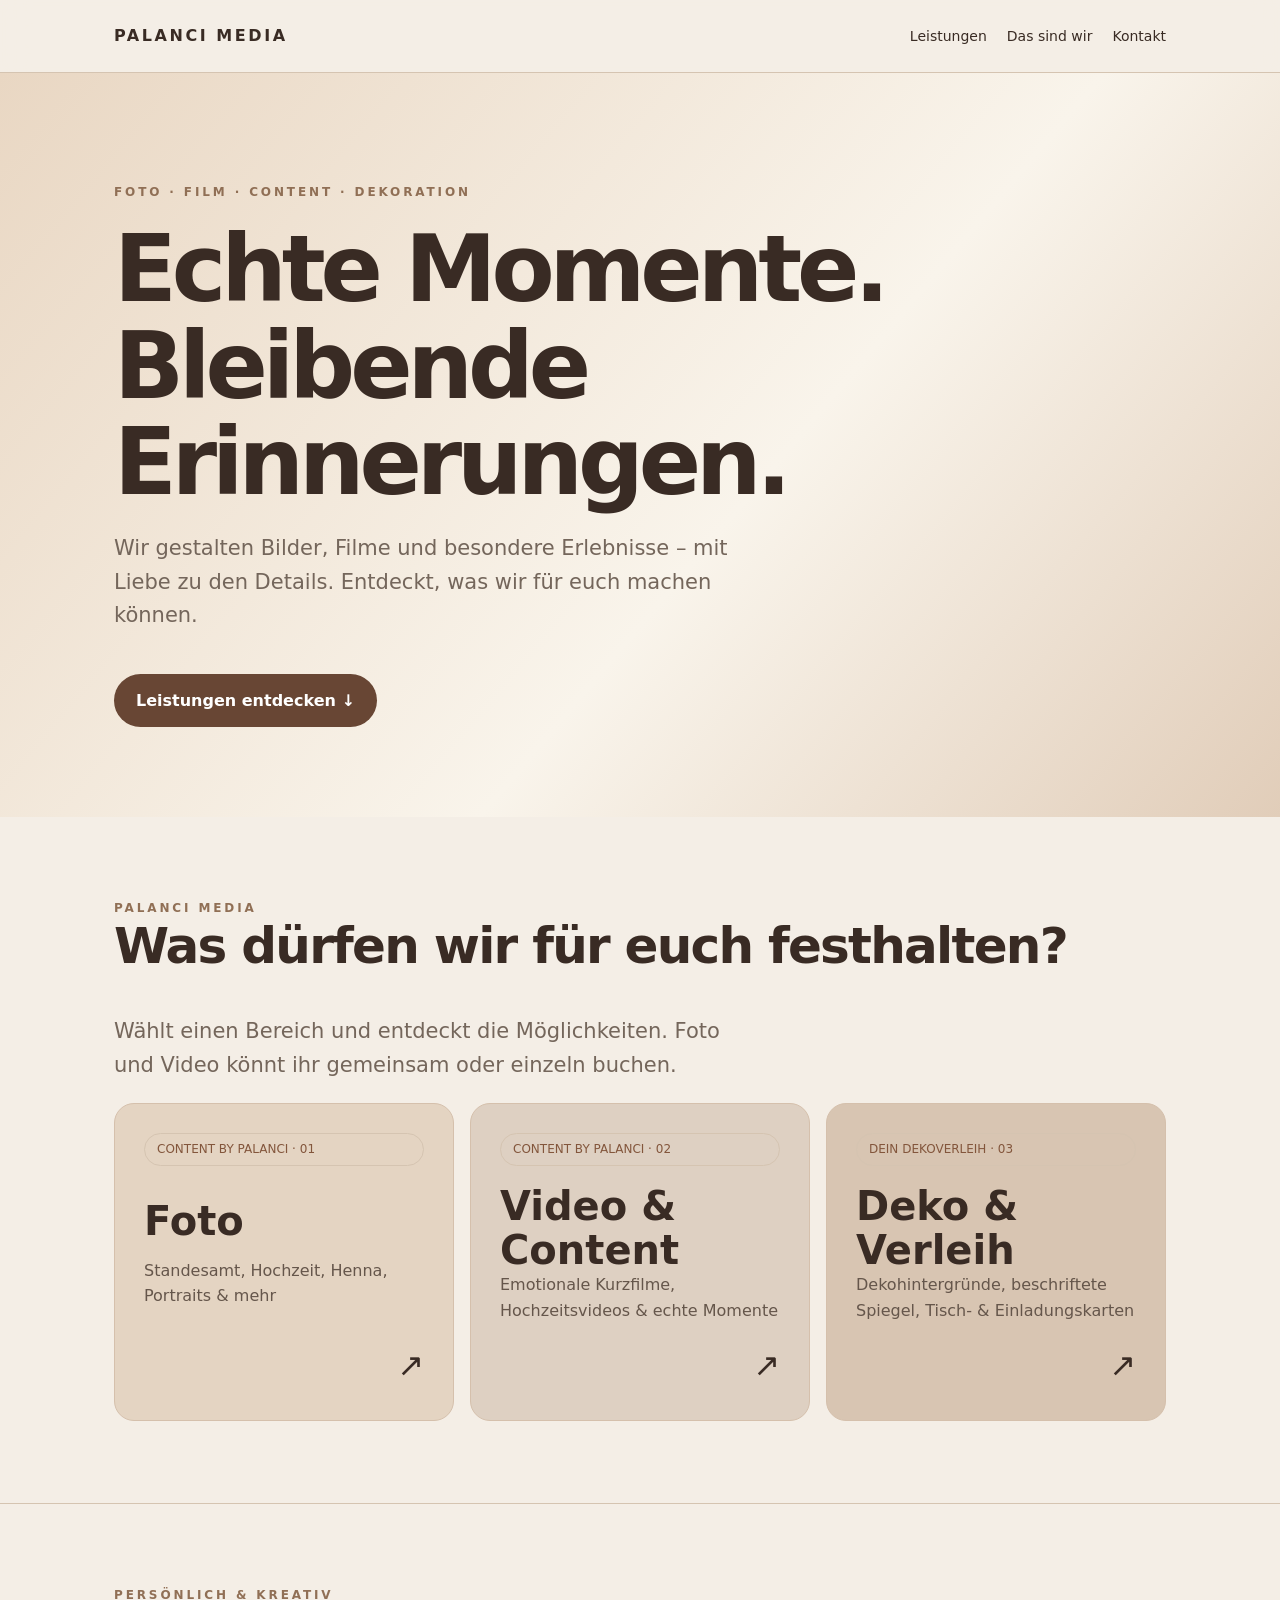
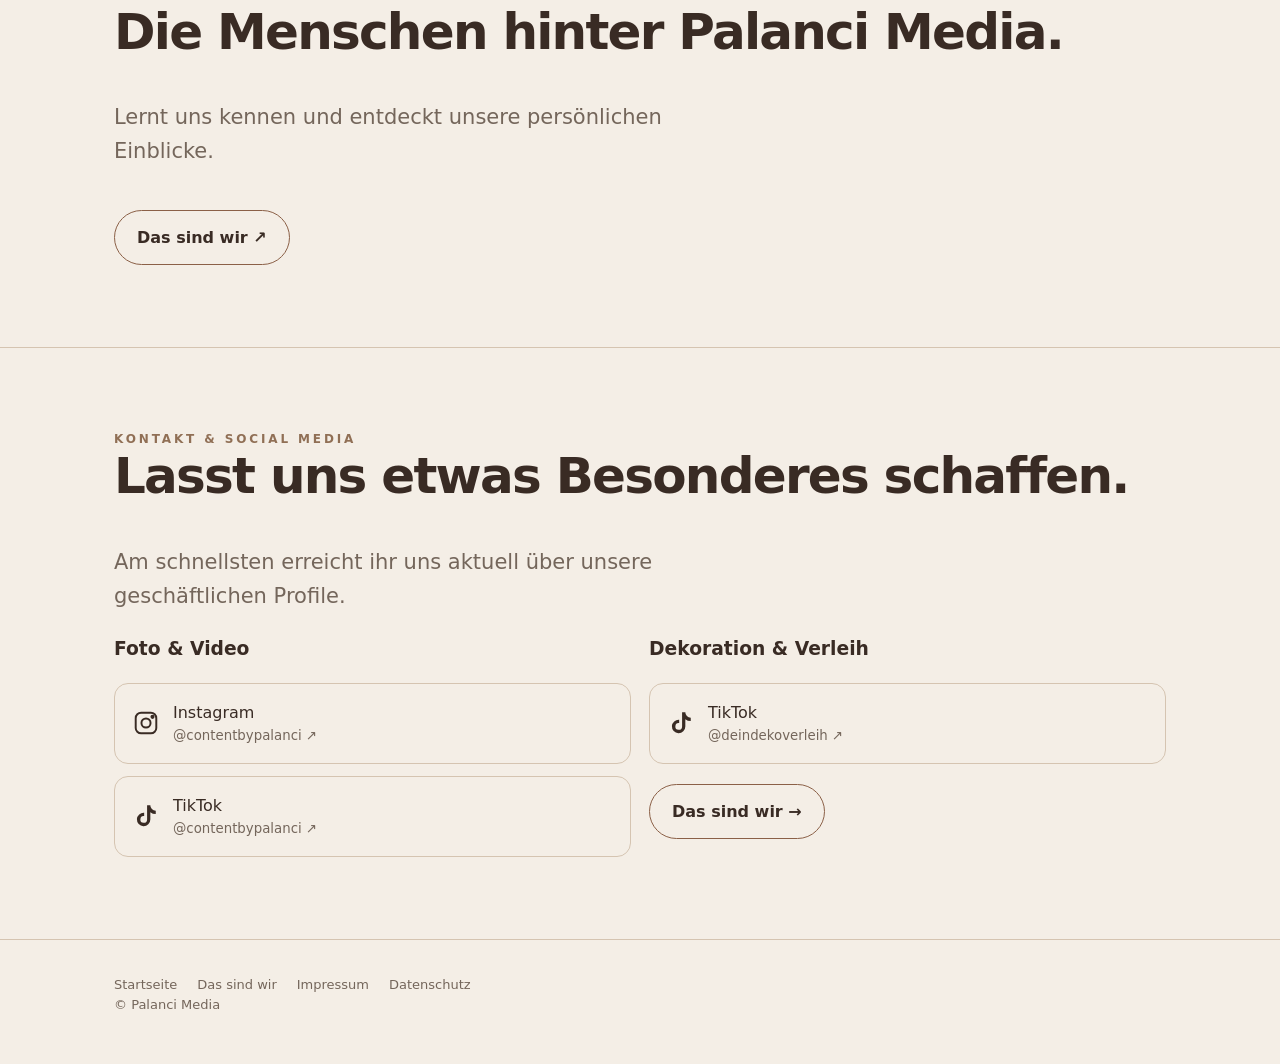
==== commit e8e46cf3: "Clarify Palanci Media sub-brand labels" ====
--- a/index.html
+++ b/index.html
@@ -1 +1 @@
-<!doctype html><html lang="de"><head><meta charset="utf-8"><meta name="viewport" content="width=device-width,initial-scale=1"><meta name="theme-color" content="#f4eee6"><meta name="description" content="Palanci Media – Fotografie, Videografie, Content Creation und Dekoration. Entdecke unsere Leistungen."><title>Palanci Media | Foto · Video · Deko</title><link rel="stylesheet" href="styles.css"></head><body><header><nav class="wrap nav"><a href="index.html" class="brand">PALANCI MEDIA</a><div class="navlinks"><a href="index.html#leistungen">Leistungen</a><a href="ueber-uns.html">Das sind wir</a><a href="index.html#kontakt">Kontakt</a></div></nav></header><main><div class="hero"><div class="wrap"><div class="eyebrow">Foto · Film · Content · Dekoration</div><h1>Echte Momente.<br>Bleibende Erinnerungen.</h1><p class="lead">Wir gestalten Bilder, Filme und besondere Erlebnisse – mit Liebe zu den Details. Entdeckt, was wir für euch machen können.</p><a class="btn" href="#leistungen">Leistungen entdecken ↓</a></div></div><section id="leistungen"><div class="wrap"><div class="eyebrow">Palanci Media</div><h2>Was dürfen wir für euch festhalten?</h2><p class="lead">Wählt einen Bereich und entdeckt die Möglichkeiten. Foto und Video könnt ihr gemeinsam oder einzeln buchen.</p><div class="category-grid"><a class="category-link" href="fotografie.html"><span class="pill">01 / Fotografie</span><h3>Foto</h3><p>Standesamt, Hochzeit, Henna, Portraits & mehr</p><span class="arrow">↗</span></a><a class="category-link" href="video-content.html"><span class="pill">02 / Bewegtbild</span><h3>Video &<br>Content</h3><p>Emotionale Kurzfilme, Hochzeitsvideos & echte Momente</p><span class="arrow">↗</span></a><a class="category-link" href="dekoration.html"><span class="pill">03 / Events</span><h3>Deko &<br>Verleih</h3><p>Dekohintergründe, beschriftete Spiegel, Tisch- & Einladungskarten</p><span class="arrow">↗</span></a></div></div></section><section><div class="wrap"><div class="eyebrow">Persönlich & kreativ</div><h2>Die Menschen hinter Palanci Media.</h2><p class="lead">Lernt uns kennen und entdeckt unsere persönlichen Einblicke.</p><a class="btn ghost" href="ueber-uns.html">Das sind wir ↗</a></div></section><section id="kontakt"><div class="wrap"><div class="eyebrow">Kontakt & Social Media</div><h2>Lasst uns etwas Besonderes schaffen.</h2><p class="lead">Am schnellsten erreicht ihr uns aktuell über unsere geschäftlichen Profile.</p><div class="grid"><div><h3>Foto & Video</h3><div class="social"><a href="https://www.instagram.com/contentbypalanci/" target="_blank" rel="noopener noreferrer"><svg viewBox="0 0 24 24" fill="none" stroke="currentColor" stroke-width="1.8" aria-hidden="true"><rect x="2.5" y="2.5" width="19" height="19" rx="5"/><circle cx="12" cy="12" r="4.2"/><circle cx="18" cy="6.3" r="1" fill="currentColor"/></svg><span>Instagram<small>@contentbypalanci ↗</small></span></a><a href="https://www.tiktok.com/@contentbypalanci" target="_blank" rel="noopener noreferrer"><svg viewBox="0 0 24 24" fill="currentColor" aria-hidden="true"><path d="M16 2h-3v13.2a3.1 3.1 0 1 1-2.7-3.1V9a6.2 6.2 0 1 0 5.7 6.2V8.5a8 8 0 0 0 5 1.7V7.1A5 5 0 0 1 16 2Z"/></svg><span>TikTok<small>@contentbypalanci ↗</small></span></a></div></div><div><h3>Dekoration & Verleih</h3><div class="social"><a href="https://www.tiktok.com/@deindekoverleih" target="_blank" rel="noopener noreferrer"><svg viewBox="0 0 24 24" fill="currentColor" aria-hidden="true"><path d="M16 2h-3v13.2a3.1 3.1 0 1 1-2.7-3.1V9a6.2 6.2 0 1 0 5.7 6.2V8.5a8 8 0 0 0 5 1.7V7.1A5 5 0 0 1 16 2Z"/></svg><span>TikTok<small>@deindekoverleih ↗</small></span></a></div><p><a href="ueber-uns.html" class="btn ghost">Das sind wir →</a></p></div></div></div></section></main><footer><div class="wrap"><div class="footerlinks"><a href="index.html">Startseite</a><a href="ueber-uns.html">Das sind wir</a><a href="impressum.html">Impressum</a><a href="datenschutz.html">Datenschutz</a></div><p>© Palanci Media</p></div></footer></body></html>+<!doctype html><html lang="de"><head><meta charset="utf-8"><meta name="viewport" content="width=device-width,initial-scale=1"><meta name="theme-color" content="#f4eee6"><meta name="description" content="Palanci Media – Fotografie, Videografie, Content Creation und Dekoration. Entdecke unsere Leistungen."><title>Palanci Media | Foto · Video · Deko</title><link rel="stylesheet" href="styles.css"></head><body><header><nav class="wrap nav"><a href="index.html" class="brand" aria-label="Palanci Media">PALANCI MEDIA</a><div class="navlinks"><a href="index.html#leistungen">Leistungen</a><a href="ueber-uns.html">Das sind wir</a><a href="index.html#kontakt">Kontakt</a></div></nav></header><main><div class="hero"><div class="wrap"><div class="eyebrow">Foto · Film · Content · Dekoration</div><h1>Echte Momente.<br>Bleibende Erinnerungen.</h1><p class="lead">Wir gestalten Bilder, Filme und besondere Erlebnisse – mit Liebe zu den Details. Entdeckt, was wir für euch machen können.</p><a class="btn" href="#leistungen">Leistungen entdecken ↓</a></div></div><section id="leistungen"><div class="wrap"><div class="eyebrow">Palanci Media</div><h2>Was dürfen wir für euch festhalten?</h2><p class="lead">Wählt einen Bereich und entdeckt die Möglichkeiten. Foto und Video könnt ihr gemeinsam oder einzeln buchen.</p><div class="category-grid"><a class="category-link" href="fotografie.html"><span class="pill">CONTENT BY PALANCI · 01</span><h3>Foto</h3><p>Standesamt, Hochzeit, Henna, Portraits & mehr</p><span class="arrow">↗</span></a><a class="category-link" href="video-content.html"><span class="pill">CONTENT BY PALANCI · 02</span><h3>Video &<br>Content</h3><p>Emotionale Kurzfilme, Hochzeitsvideos & echte Momente</p><span class="arrow">↗</span></a><a class="category-link" href="dekoration.html"><span class="pill">DEIN DEKOVERLEIH · 03</span><h3>Deko &<br>Verleih</h3><p>Dekohintergründe, beschriftete Spiegel, Tisch- & Einladungskarten</p><span class="arrow">↗</span></a></div></div></section><section><div class="wrap"><div class="eyebrow">Persönlich & kreativ</div><h2>Die Menschen hinter Palanci Media.</h2><p class="lead">Lernt uns kennen und entdeckt unsere persönlichen Einblicke.</p><a class="btn ghost" href="ueber-uns.html">Das sind wir ↗</a></div></section><section id="kontakt"><div class="wrap"><div class="eyebrow">Kontakt & Social Media</div><h2>Lasst uns etwas Besonderes schaffen.</h2><p class="lead">Am schnellsten erreicht ihr uns aktuell über unsere geschäftlichen Profile.</p><div class="grid"><div><h3>Foto & Video</h3><div class="social"><a href="https://www.instagram.com/contentbypalanci/" target="_blank" rel="noopener noreferrer"><svg viewBox="0 0 24 24" fill="none" stroke="currentColor" stroke-width="1.8" aria-hidden="true"><rect x="2.5" y="2.5" width="19" height="19" rx="5"/><circle cx="12" cy="12" r="4.2"/><circle cx="18" cy="6.3" r="1" fill="currentColor"/></svg><span>Instagram<small>@contentbypalanci ↗</small></span></a><a href="https://www.tiktok.com/@contentbypalanci" target="_blank" rel="noopener noreferrer"><svg viewBox="0 0 24 24" fill="currentColor" aria-hidden="true"><path d="M16 2h-3v13.2a3.1 3.1 0 1 1-2.7-3.1V9a6.2 6.2 0 1 0 5.7 6.2V8.5a8 8 0 0 0 5 1.7V7.1A5 5 0 0 1 16 2Z"/></svg><span>TikTok<small>@contentbypalanci ↗</small></span></a></div></div><div><h3>Dekoration & Verleih</h3><div class="social"><a href="https://www.tiktok.com/@deindekoverleih" target="_blank" rel="noopener noreferrer"><svg viewBox="0 0 24 24" fill="currentColor" aria-hidden="true"><path d="M16 2h-3v13.2a3.1 3.1 0 1 1-2.7-3.1V9a6.2 6.2 0 1 0 5.7 6.2V8.5a8 8 0 0 0 5 1.7V7.1A5 5 0 0 1 16 2Z"/></svg><span>TikTok<small>@deindekoverleih ↗</small></span></a></div><p><a href="ueber-uns.html" class="btn ghost">Das sind wir →</a></p></div></div></div></section></main><footer><div class="wrap"><div class="footerlinks"><a href="index.html">Startseite</a><a href="ueber-uns.html">Das sind wir</a><a href="impressum.html">Impressum</a><a href="datenschutz.html">Datenschutz</a></div><p>© Palanci Media</p></div></footer></body></html>
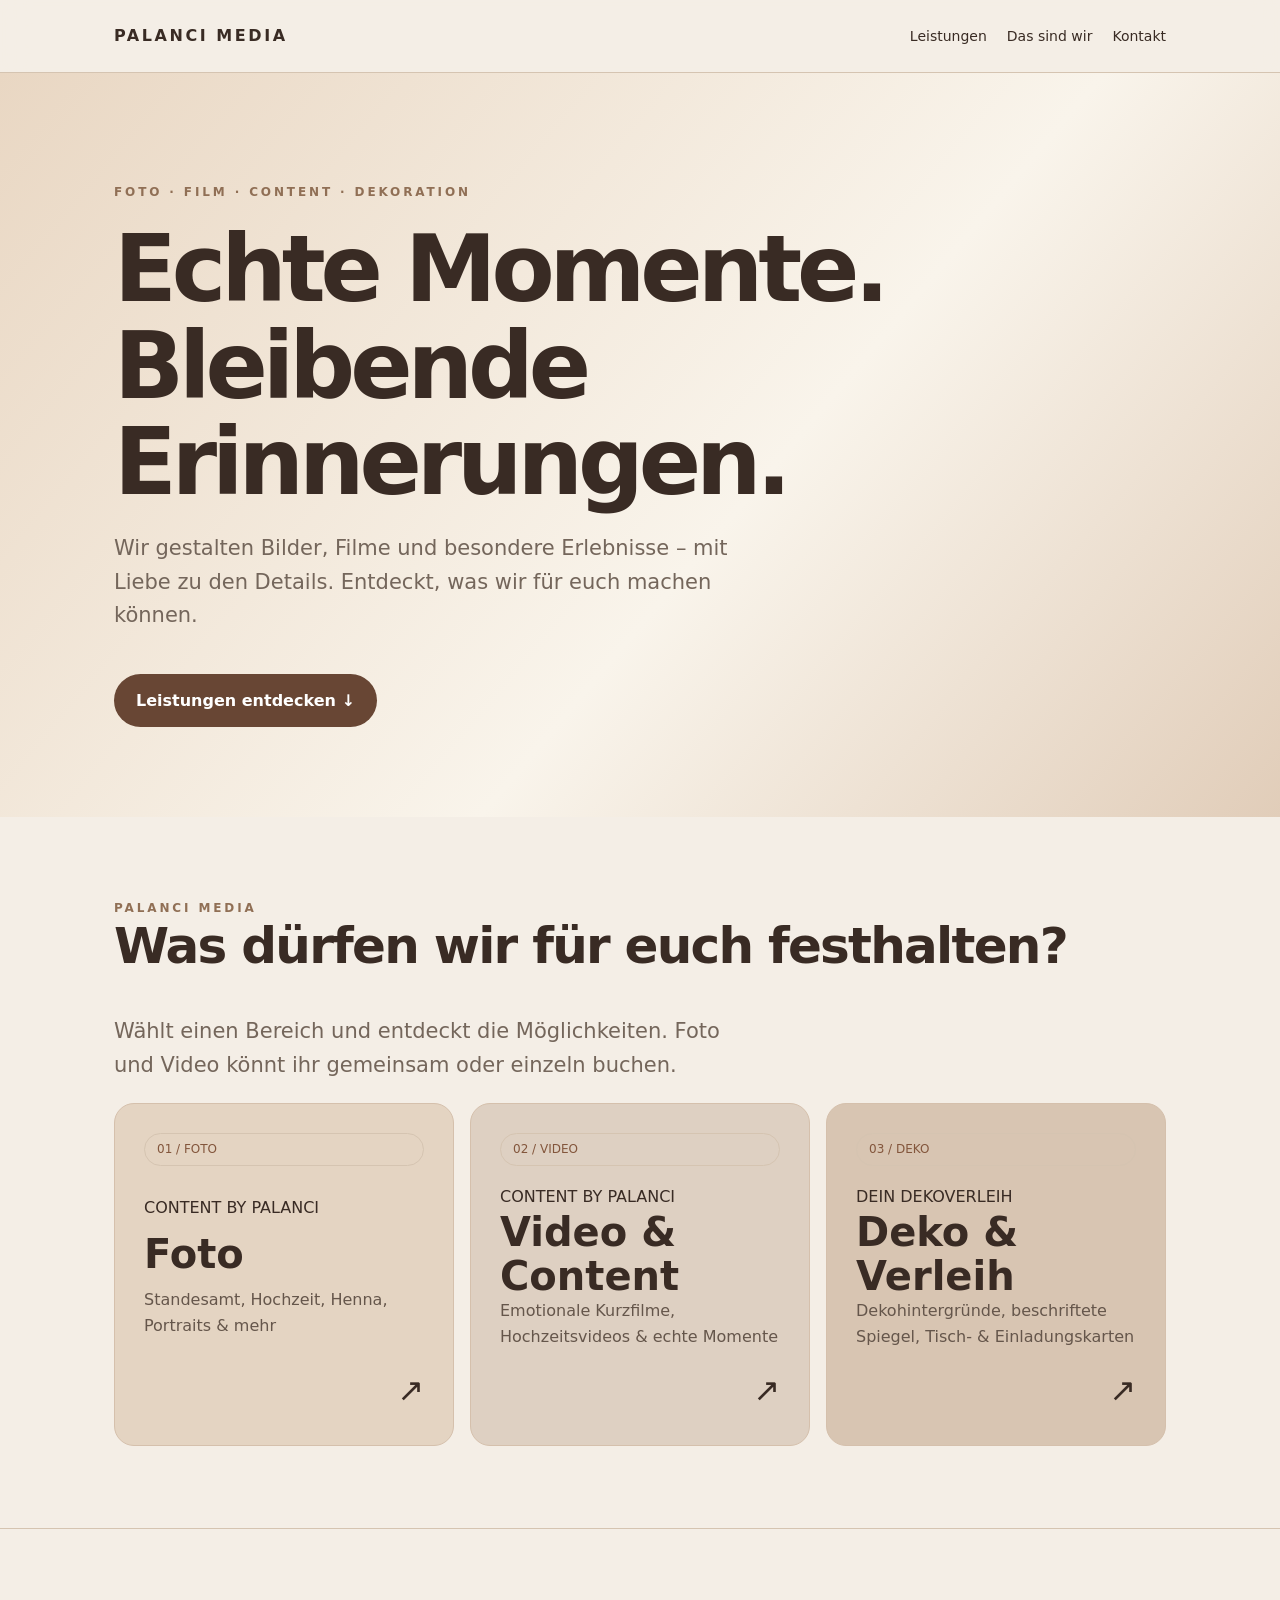
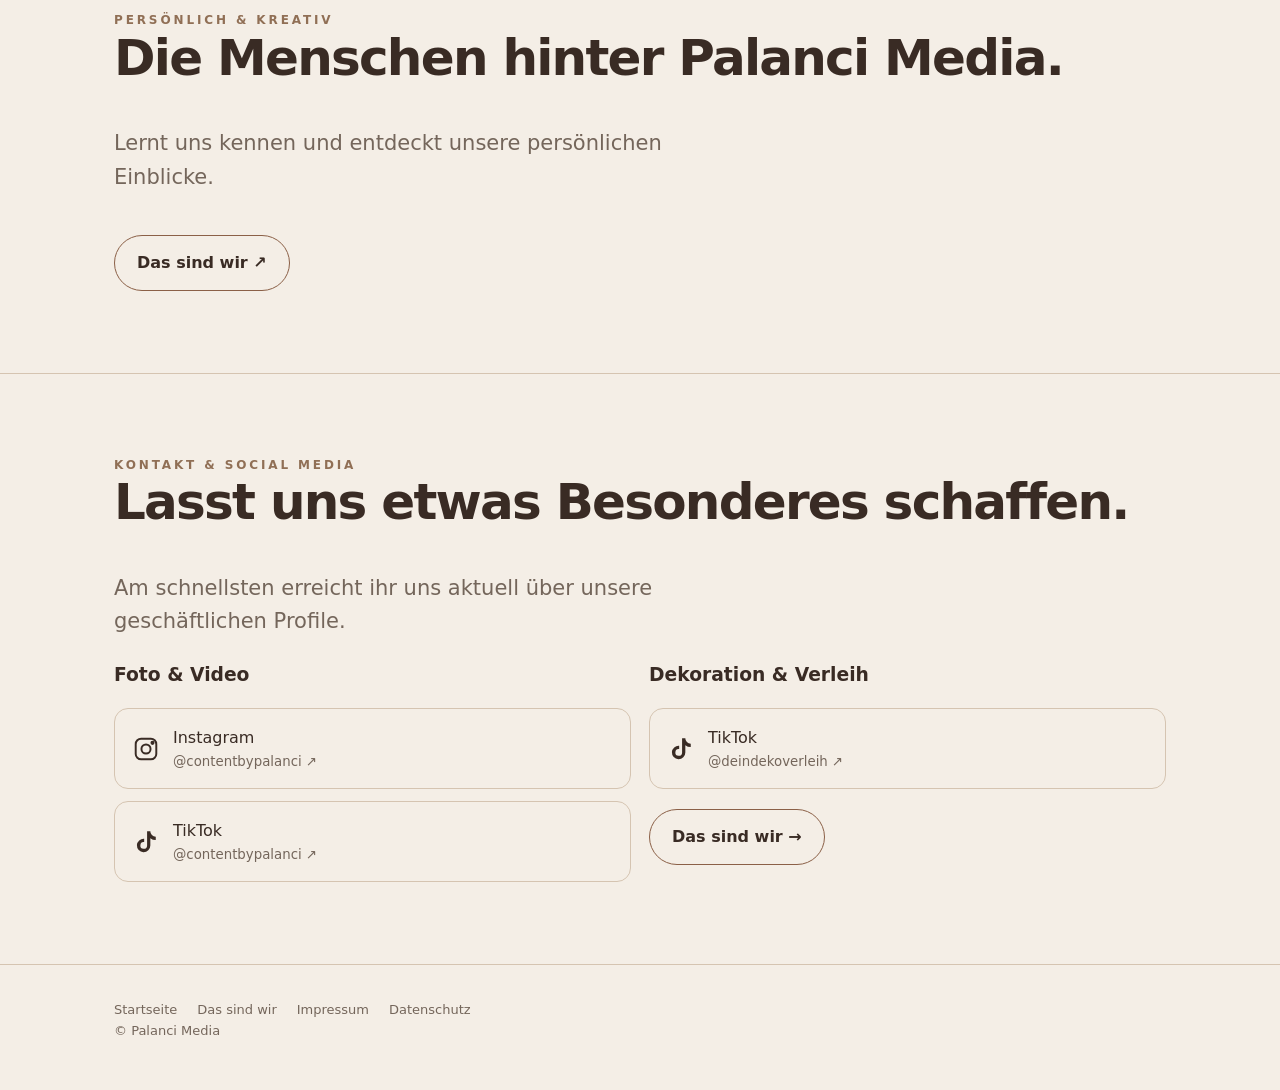
==== commit 916977bf: "Prepare exact logo placement with safe text fallbacks" ====
--- a/index.html
+++ b/index.html
@@ -1 +1 @@
-<!doctype html><html lang="de"><head><meta charset="utf-8"><meta name="viewport" content="width=device-width,initial-scale=1"><meta name="theme-color" content="#f4eee6"><meta name="description" content="Palanci Media – Fotografie, Videografie, Content Creation und Dekoration. Entdecke unsere Leistungen."><title>Palanci Media | Foto · Video · Deko</title><link rel="stylesheet" href="styles.css"></head><body><header><nav class="wrap nav"><a href="index.html" class="brand" aria-label="Palanci Media">PALANCI MEDIA</a><div class="navlinks"><a href="index.html#leistungen">Leistungen</a><a href="ueber-uns.html">Das sind wir</a><a href="index.html#kontakt">Kontakt</a></div></nav></header><main><div class="hero"><div class="wrap"><div class="eyebrow">Foto · Film · Content · Dekoration</div><h1>Echte Momente.<br>Bleibende Erinnerungen.</h1><p class="lead">Wir gestalten Bilder, Filme und besondere Erlebnisse – mit Liebe zu den Details. Entdeckt, was wir für euch machen können.</p><a class="btn" href="#leistungen">Leistungen entdecken ↓</a></div></div><section id="leistungen"><div class="wrap"><div class="eyebrow">Palanci Media</div><h2>Was dürfen wir für euch festhalten?</h2><p class="lead">Wählt einen Bereich und entdeckt die Möglichkeiten. Foto und Video könnt ihr gemeinsam oder einzeln buchen.</p><div class="category-grid"><a class="category-link" href="fotografie.html"><span class="pill">CONTENT BY PALANCI · 01</span><h3>Foto</h3><p>Standesamt, Hochzeit, Henna, Portraits & mehr</p><span class="arrow">↗</span></a><a class="category-link" href="video-content.html"><span class="pill">CONTENT BY PALANCI · 02</span><h3>Video &<br>Content</h3><p>Emotionale Kurzfilme, Hochzeitsvideos & echte Momente</p><span class="arrow">↗</span></a><a class="category-link" href="dekoration.html"><span class="pill">DEIN DEKOVERLEIH · 03</span><h3>Deko &<br>Verleih</h3><p>Dekohintergründe, beschriftete Spiegel, Tisch- & Einladungskarten</p><span class="arrow">↗</span></a></div></div></section><section><div class="wrap"><div class="eyebrow">Persönlich & kreativ</div><h2>Die Menschen hinter Palanci Media.</h2><p class="lead">Lernt uns kennen und entdeckt unsere persönlichen Einblicke.</p><a class="btn ghost" href="ueber-uns.html">Das sind wir ↗</a></div></section><section id="kontakt"><div class="wrap"><div class="eyebrow">Kontakt & Social Media</div><h2>Lasst uns etwas Besonderes schaffen.</h2><p class="lead">Am schnellsten erreicht ihr uns aktuell über unsere geschäftlichen Profile.</p><div class="grid"><div><h3>Foto & Video</h3><div class="social"><a href="https://www.instagram.com/contentbypalanci/" target="_blank" rel="noopener noreferrer"><svg viewBox="0 0 24 24" fill="none" stroke="currentColor" stroke-width="1.8" aria-hidden="true"><rect x="2.5" y="2.5" width="19" height="19" rx="5"/><circle cx="12" cy="12" r="4.2"/><circle cx="18" cy="6.3" r="1" fill="currentColor"/></svg><span>Instagram<small>@contentbypalanci ↗</small></span></a><a href="https://www.tiktok.com/@contentbypalanci" target="_blank" rel="noopener noreferrer"><svg viewBox="0 0 24 24" fill="currentColor" aria-hidden="true"><path d="M16 2h-3v13.2a3.1 3.1 0 1 1-2.7-3.1V9a6.2 6.2 0 1 0 5.7 6.2V8.5a8 8 0 0 0 5 1.7V7.1A5 5 0 0 1 16 2Z"/></svg><span>TikTok<small>@contentbypalanci ↗</small></span></a></div></div><div><h3>Dekoration & Verleih</h3><div class="social"><a href="https://www.tiktok.com/@deindekoverleih" target="_blank" rel="noopener noreferrer"><svg viewBox="0 0 24 24" fill="currentColor" aria-hidden="true"><path d="M16 2h-3v13.2a3.1 3.1 0 1 1-2.7-3.1V9a6.2 6.2 0 1 0 5.7 6.2V8.5a8 8 0 0 0 5 1.7V7.1A5 5 0 0 1 16 2Z"/></svg><span>TikTok<small>@deindekoverleih ↗</small></span></a></div><p><a href="ueber-uns.html" class="btn ghost">Das sind wir →</a></p></div></div></div></section></main><footer><div class="wrap"><div class="footerlinks"><a href="index.html">Startseite</a><a href="ueber-uns.html">Das sind wir</a><a href="impressum.html">Impressum</a><a href="datenschutz.html">Datenschutz</a></div><p>© Palanci Media</p></div></footer></body></html>+<!doctype html><html lang="de"><head><meta charset="utf-8"><meta name="viewport" content="width=device-width,initial-scale=1"><meta name="theme-color" content="#f4eee6"><meta name="description" content="Palanci Media – Fotografie, Videografie, Content Creation und Dekoration. Entdecke unsere Leistungen."><title>Palanci Media | Foto · Video · Deko</title><link rel="stylesheet" href="styles.css"></head><body><header><nav class="wrap nav"><a href="index.html" class="brand" aria-label="Palanci Media"><span class="brand-logo brand-logo-palanci"><img src="assets/palanci.png" alt="PALANCI MEDIA" onerror="this.style.display='none'"><span class="brand-fallback">PALANCI MEDIA</span></span></a><div class="navlinks"><a href="index.html#leistungen">Leistungen</a><a href="ueber-uns.html">Das sind wir</a><a href="index.html#kontakt">Kontakt</a></div></nav></header><main><div class="hero"><div class="wrap"><div class="eyebrow">Foto · Film · Content · Dekoration</div><h1>Echte Momente.<br>Bleibende Erinnerungen.</h1><p class="lead">Wir gestalten Bilder, Filme und besondere Erlebnisse – mit Liebe zu den Details. Entdeckt, was wir für euch machen können.</p><a class="btn" href="#leistungen">Leistungen entdecken ↓</a></div></div><section id="leistungen"><div class="wrap"><div class="eyebrow">Palanci Media</div><h2>Was dürfen wir für euch festhalten?</h2><p class="lead">Wählt einen Bereich und entdeckt die Möglichkeiten. Foto und Video könnt ihr gemeinsam oder einzeln buchen.</p><div class="category-grid"><a class="category-link" href="fotografie.html"><span class="pill">01 / FOTO</span><span class="brand-logo brand-logo-content"><img src="assets/content.png" alt="CONTENT BY PALANCI" onerror="this.style.display='none'"><span class="brand-fallback">CONTENT BY PALANCI</span></span><h3>Foto</h3><p>Standesamt, Hochzeit, Henna, Portraits & mehr</p><span class="arrow">↗</span></a><a class="category-link" href="video-content.html"><span class="pill">02 / VIDEO</span><span class="brand-logo brand-logo-content"><img src="assets/content.png" alt="CONTENT BY PALANCI" onerror="this.style.display='none'"><span class="brand-fallback">CONTENT BY PALANCI</span></span><h3>Video &<br>Content</h3><p>Emotionale Kurzfilme, Hochzeitsvideos & echte Momente</p><span class="arrow">↗</span></a><a class="category-link" href="dekoration.html"><span class="pill">03 / DEKO</span><span class="brand-logo brand-logo-deko"><img src="assets/deko.png" alt="DEIN DEKOVERLEIH" onerror="this.style.display='none'"><span class="brand-fallback">DEIN DEKOVERLEIH</span></span><h3>Deko &<br>Verleih</h3><p>Dekohintergründe, beschriftete Spiegel, Tisch- & Einladungskarten</p><span class="arrow">↗</span></a></div></div></section><section><div class="wrap"><div class="eyebrow">Persönlich & kreativ</div><h2>Die Menschen hinter Palanci Media.</h2><p class="lead">Lernt uns kennen und entdeckt unsere persönlichen Einblicke.</p><a class="btn ghost" href="ueber-uns.html">Das sind wir ↗</a></div></section><section id="kontakt"><div class="wrap"><div class="eyebrow">Kontakt & Social Media</div><h2>Lasst uns etwas Besonderes schaffen.</h2><p class="lead">Am schnellsten erreicht ihr uns aktuell über unsere geschäftlichen Profile.</p><div class="grid"><div><h3>Foto & Video</h3><div class="social"><a href="https://www.instagram.com/contentbypalanci/" target="_blank" rel="noopener noreferrer"><svg viewBox="0 0 24 24" fill="none" stroke="currentColor" stroke-width="1.8" aria-hidden="true"><rect x="2.5" y="2.5" width="19" height="19" rx="5"/><circle cx="12" cy="12" r="4.2"/><circle cx="18" cy="6.3" r="1" fill="currentColor"/></svg><span>Instagram<small>@contentbypalanci ↗</small></span></a><a href="https://www.tiktok.com/@contentbypalanci" target="_blank" rel="noopener noreferrer"><svg viewBox="0 0 24 24" fill="currentColor" aria-hidden="true"><path d="M16 2h-3v13.2a3.1 3.1 0 1 1-2.7-3.1V9a6.2 6.2 0 1 0 5.7 6.2V8.5a8 8 0 0 0 5 1.7V7.1A5 5 0 0 1 16 2Z"/></svg><span>TikTok<small>@contentbypalanci ↗</small></span></a></div></div><div><h3>Dekoration & Verleih</h3><div class="social"><a href="https://www.tiktok.com/@deindekoverleih" target="_blank" rel="noopener noreferrer"><svg viewBox="0 0 24 24" fill="currentColor" aria-hidden="true"><path d="M16 2h-3v13.2a3.1 3.1 0 1 1-2.7-3.1V9a6.2 6.2 0 1 0 5.7 6.2V8.5a8 8 0 0 0 5 1.7V7.1A5 5 0 0 1 16 2Z"/></svg><span>TikTok<small>@deindekoverleih ↗</small></span></a></div><p><a href="ueber-uns.html" class="btn ghost">Das sind wir →</a></p></div></div></div></section></main><footer><div class="wrap"><div class="footerlinks"><a href="index.html">Startseite</a><a href="ueber-uns.html">Das sind wir</a><a href="impressum.html">Impressum</a><a href="datenschutz.html">Datenschutz</a></div><p>© Palanci Media</p></div></footer></body></html>
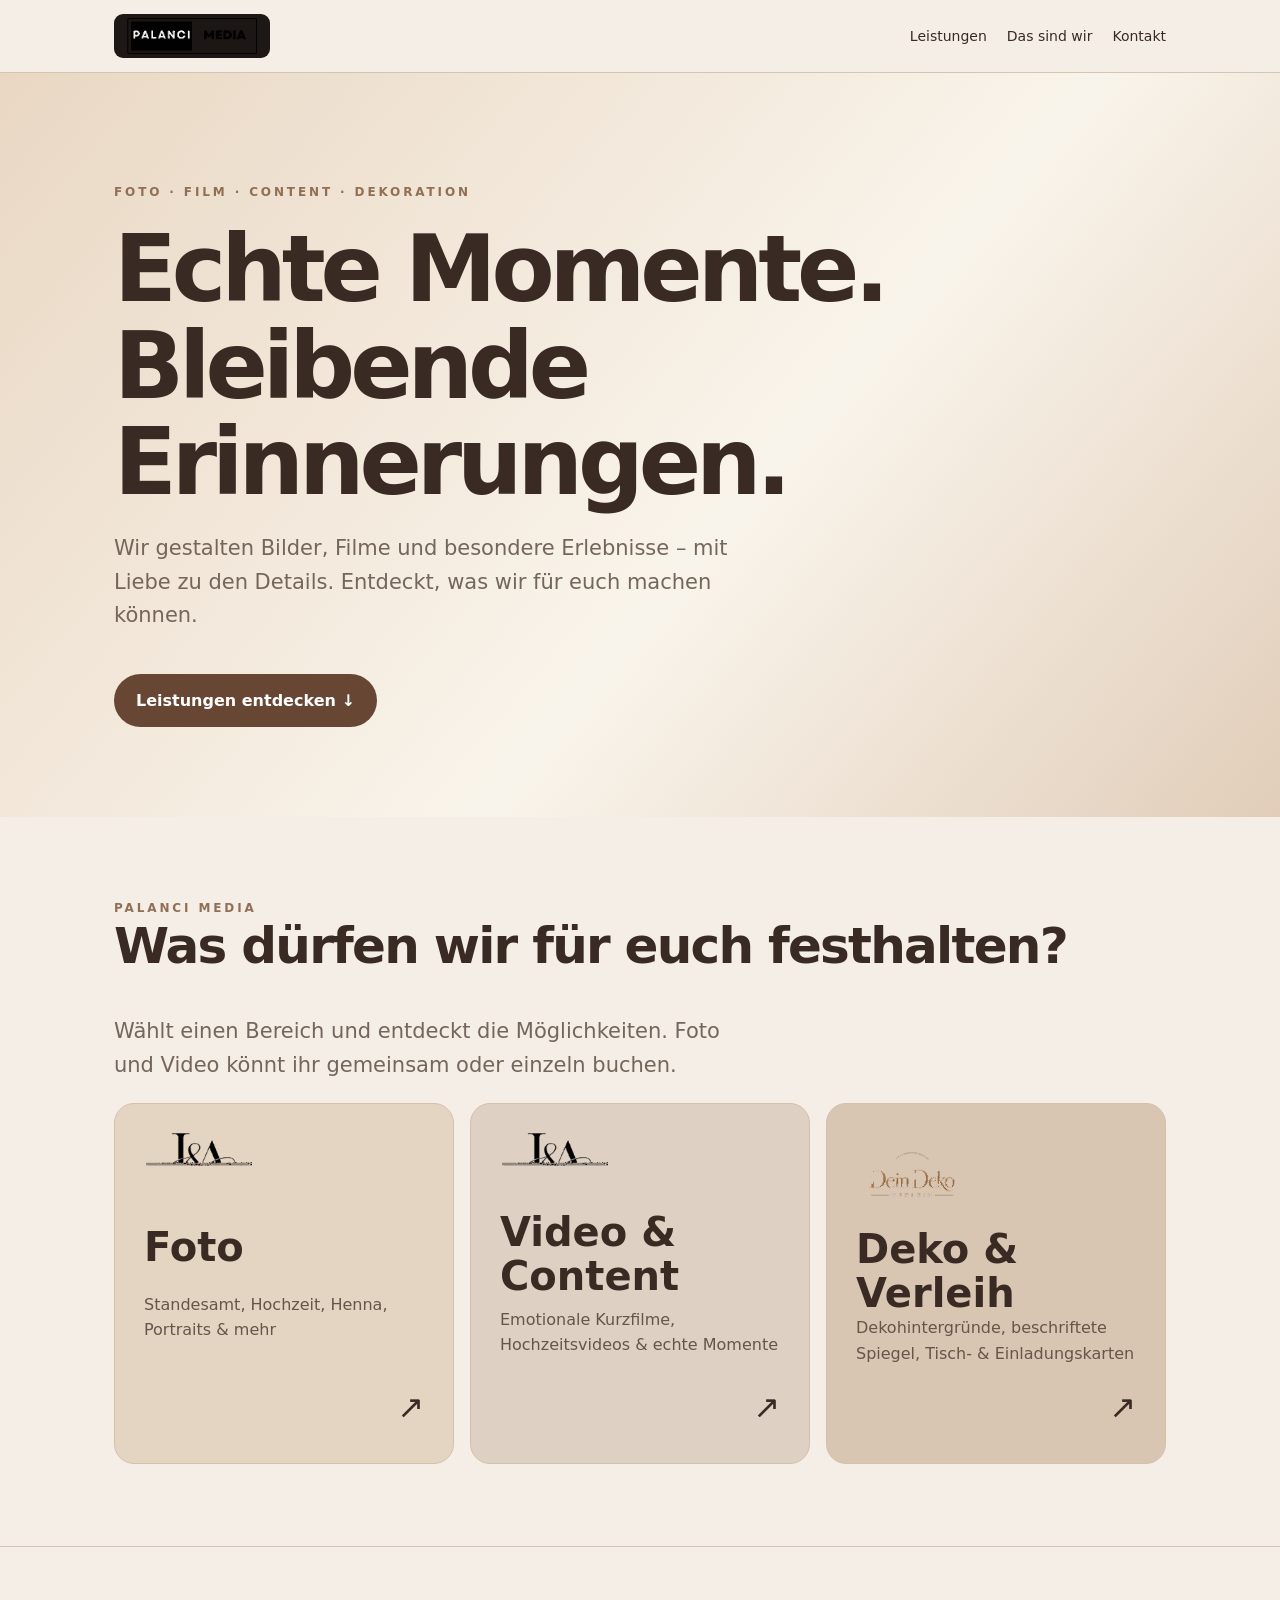
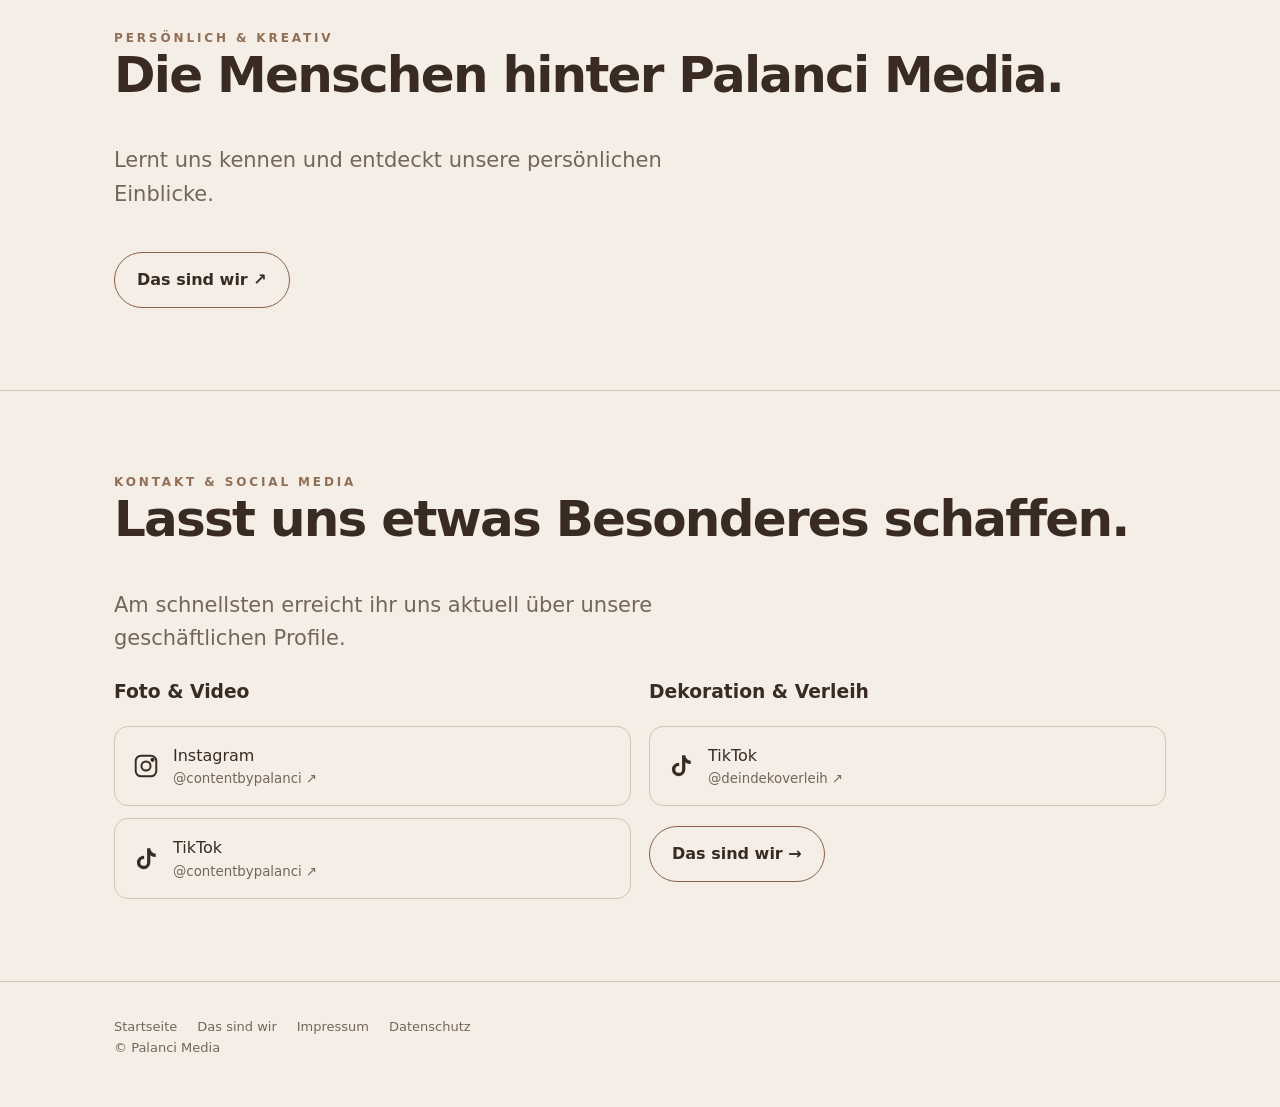
==== commit e276f25b: "Polish logo layout: remove duplicate labels and improve mobile scaling" ====
--- a/index.html
+++ b/index.html
@@ -1 +1 @@
-<!doctype html><html lang="de"><head><meta charset="utf-8"><meta name="viewport" content="width=device-width,initial-scale=1"><meta name="theme-color" content="#f4eee6"><meta name="description" content="Palanci Media – Fotografie, Videografie, Content Creation und Dekoration. Entdecke unsere Leistungen."><title>Palanci Media | Foto · Video · Deko</title><link rel="stylesheet" href="styles.css"></head><body><header><nav class="wrap nav"><a href="index.html" class="brand" aria-label="Palanci Media"><span class="brand-logo brand-logo-palanci"><img src="assets/palanci.png" alt="PALANCI MEDIA" onerror="this.style.display='none'"><span class="brand-fallback">PALANCI MEDIA</span></span></a><div class="navlinks"><a href="index.html#leistungen">Leistungen</a><a href="ueber-uns.html">Das sind wir</a><a href="index.html#kontakt">Kontakt</a></div></nav></header><main><div class="hero"><div class="wrap"><div class="eyebrow">Foto · Film · Content · Dekoration</div><h1>Echte Momente.<br>Bleibende Erinnerungen.</h1><p class="lead">Wir gestalten Bilder, Filme und besondere Erlebnisse – mit Liebe zu den Details. Entdeckt, was wir für euch machen können.</p><a class="btn" href="#leistungen">Leistungen entdecken ↓</a></div></div><section id="leistungen"><div class="wrap"><div class="eyebrow">Palanci Media</div><h2>Was dürfen wir für euch festhalten?</h2><p class="lead">Wählt einen Bereich und entdeckt die Möglichkeiten. Foto und Video könnt ihr gemeinsam oder einzeln buchen.</p><div class="category-grid"><a class="category-link" href="fotografie.html"><span class="pill">01 / FOTO</span><span class="brand-logo brand-logo-content"><img src="assets/content.png" alt="CONTENT BY PALANCI" onerror="this.style.display='none'"><span class="brand-fallback">CONTENT BY PALANCI</span></span><h3>Foto</h3><p>Standesamt, Hochzeit, Henna, Portraits & mehr</p><span class="arrow">↗</span></a><a class="category-link" href="video-content.html"><span class="pill">02 / VIDEO</span><span class="brand-logo brand-logo-content"><img src="assets/content.png" alt="CONTENT BY PALANCI" onerror="this.style.display='none'"><span class="brand-fallback">CONTENT BY PALANCI</span></span><h3>Video &<br>Content</h3><p>Emotionale Kurzfilme, Hochzeitsvideos & echte Momente</p><span class="arrow">↗</span></a><a class="category-link" href="dekoration.html"><span class="pill">03 / DEKO</span><span class="brand-logo brand-logo-deko"><img src="assets/deko.png" alt="DEIN DEKOVERLEIH" onerror="this.style.display='none'"><span class="brand-fallback">DEIN DEKOVERLEIH</span></span><h3>Deko &<br>Verleih</h3><p>Dekohintergründe, beschriftete Spiegel, Tisch- & Einladungskarten</p><span class="arrow">↗</span></a></div></div></section><section><div class="wrap"><div class="eyebrow">Persönlich & kreativ</div><h2>Die Menschen hinter Palanci Media.</h2><p class="lead">Lernt uns kennen und entdeckt unsere persönlichen Einblicke.</p><a class="btn ghost" href="ueber-uns.html">Das sind wir ↗</a></div></section><section id="kontakt"><div class="wrap"><div class="eyebrow">Kontakt & Social Media</div><h2>Lasst uns etwas Besonderes schaffen.</h2><p class="lead">Am schnellsten erreicht ihr uns aktuell über unsere geschäftlichen Profile.</p><div class="grid"><div><h3>Foto & Video</h3><div class="social"><a href="https://www.instagram.com/contentbypalanci/" target="_blank" rel="noopener noreferrer"><svg viewBox="0 0 24 24" fill="none" stroke="currentColor" stroke-width="1.8" aria-hidden="true"><rect x="2.5" y="2.5" width="19" height="19" rx="5"/><circle cx="12" cy="12" r="4.2"/><circle cx="18" cy="6.3" r="1" fill="currentColor"/></svg><span>Instagram<small>@contentbypalanci ↗</small></span></a><a href="https://www.tiktok.com/@contentbypalanci" target="_blank" rel="noopener noreferrer"><svg viewBox="0 0 24 24" fill="currentColor" aria-hidden="true"><path d="M16 2h-3v13.2a3.1 3.1 0 1 1-2.7-3.1V9a6.2 6.2 0 1 0 5.7 6.2V8.5a8 8 0 0 0 5 1.7V7.1A5 5 0 0 1 16 2Z"/></svg><span>TikTok<small>@contentbypalanci ↗</small></span></a></div></div><div><h3>Dekoration & Verleih</h3><div class="social"><a href="https://www.tiktok.com/@deindekoverleih" target="_blank" rel="noopener noreferrer"><svg viewBox="0 0 24 24" fill="currentColor" aria-hidden="true"><path d="M16 2h-3v13.2a3.1 3.1 0 1 1-2.7-3.1V9a6.2 6.2 0 1 0 5.7 6.2V8.5a8 8 0 0 0 5 1.7V7.1A5 5 0 0 1 16 2Z"/></svg><span>TikTok<small>@deindekoverleih ↗</small></span></a></div><p><a href="ueber-uns.html" class="btn ghost">Das sind wir →</a></p></div></div></div></section></main><footer><div class="wrap"><div class="footerlinks"><a href="index.html">Startseite</a><a href="ueber-uns.html">Das sind wir</a><a href="impressum.html">Impressum</a><a href="datenschutz.html">Datenschutz</a></div><p>© Palanci Media</p></div></footer></body></html>+<!doctype html><html lang="de"><head><meta charset="utf-8"><meta name="viewport" content="width=device-width,initial-scale=1"><meta name="theme-color" content="#f4eee6"><meta name="description" content="Palanci Media – Fotografie, Videografie, Content Creation und Dekoration. Entdecke unsere Leistungen."><title>Palanci Media | Foto · Video · Deko</title><link rel="stylesheet" href="styles.css"></head><body><header><nav class="wrap nav"><a href="index.html" class="brand" aria-label="Palanci Media"><span class="brand-logo brand-logo-palanci"><img src="assets/palanci.png" alt="Palanci Media"></span></a><div class="navlinks"><a href="index.html#leistungen">Leistungen</a><a href="ueber-uns.html">Das sind wir</a><a href="index.html#kontakt">Kontakt</a></div></nav></header><main><div class="hero"><div class="wrap"><div class="eyebrow">Foto · Film · Content · Dekoration</div><h1>Echte Momente.<br>Bleibende Erinnerungen.</h1><p class="lead">Wir gestalten Bilder, Filme und besondere Erlebnisse – mit Liebe zu den Details. Entdeckt, was wir für euch machen können.</p><a class="btn" href="#leistungen">Leistungen entdecken ↓</a></div></div><section id="leistungen"><div class="wrap"><div class="eyebrow">Palanci Media</div><h2>Was dürfen wir für euch festhalten?</h2><p class="lead">Wählt einen Bereich und entdeckt die Möglichkeiten. Foto und Video könnt ihr gemeinsam oder einzeln buchen.</p><div class="category-grid"><a class="category-link" href="fotografie.html"><span class="brand-logo brand-logo-content"><img src="assets/content.png" alt="Content by Palanci"></span><h3>Foto</h3><p>Standesamt, Hochzeit, Henna, Portraits & mehr</p><span class="arrow">↗</span></a><a class="category-link" href="video-content.html"><span class="brand-logo brand-logo-content"><img src="assets/content.png" alt="Content by Palanci"></span><h3>Video &<br>Content</h3><p>Emotionale Kurzfilme, Hochzeitsvideos & echte Momente</p><span class="arrow">↗</span></a><a class="category-link" href="dekoration.html"><span class="brand-logo brand-logo-deko"><img src="assets/deko.png" alt="Dein Dekoverleih"></span><h3>Deko &<br>Verleih</h3><p>Dekohintergründe, beschriftete Spiegel, Tisch- & Einladungskarten</p><span class="arrow">↗</span></a></div></div></section><section><div class="wrap"><div class="eyebrow">Persönlich & kreativ</div><h2>Die Menschen hinter Palanci Media.</h2><p class="lead">Lernt uns kennen und entdeckt unsere persönlichen Einblicke.</p><a class="btn ghost" href="ueber-uns.html">Das sind wir ↗</a></div></section><section id="kontakt"><div class="wrap"><div class="eyebrow">Kontakt & Social Media</div><h2>Lasst uns etwas Besonderes schaffen.</h2><p class="lead">Am schnellsten erreicht ihr uns aktuell über unsere geschäftlichen Profile.</p><div class="grid"><div><h3>Foto & Video</h3><div class="social"><a href="https://www.instagram.com/contentbypalanci/" target="_blank" rel="noopener noreferrer"><svg viewBox="0 0 24 24" fill="none" stroke="currentColor" stroke-width="1.8" aria-hidden="true"><rect x="2.5" y="2.5" width="19" height="19" rx="5"/><circle cx="12" cy="12" r="4.2"/><circle cx="18" cy="6.3" r="1" fill="currentColor"/></svg><span>Instagram<small>@contentbypalanci ↗</small></span></a><a href="https://www.tiktok.com/@contentbypalanci" target="_blank" rel="noopener noreferrer"><svg viewBox="0 0 24 24" fill="currentColor" aria-hidden="true"><path d="M16 2h-3v13.2a3.1 3.1 0 1 1-2.7-3.1V9a6.2 6.2 0 1 0 5.7 6.2V8.5a8 8 0 0 0 5 1.7V7.1A5 5 0 0 1 16 2Z"/></svg><span>TikTok<small>@contentbypalanci ↗</small></span></a></div></div><div><h3>Dekoration & Verleih</h3><div class="social"><a href="https://www.tiktok.com/@deindekoverleih" target="_blank" rel="noopener noreferrer"><svg viewBox="0 0 24 24" fill="currentColor" aria-hidden="true"><path d="M16 2h-3v13.2a3.1 3.1 0 1 1-2.7-3.1V9a6.2 6.2 0 1 0 5.7 6.2V8.5a8 8 0 0 0 5 1.7V7.1A5 5 0 0 1 16 2Z"/></svg><span>TikTok<small>@deindekoverleih ↗</small></span></a></div><p><a href="ueber-uns.html" class="btn ghost">Das sind wir →</a></p></div></div></div></section></main><footer><div class="wrap"><div class="footerlinks"><a href="index.html">Startseite</a><a href="ueber-uns.html">Das sind wir</a><a href="impressum.html">Impressum</a><a href="datenschutz.html">Datenschutz</a></div><p>© Palanci Media</p></div></footer></body></html>
--- a/styles.css
+++ b/styles.css
@@ -1,2 +1,5 @@
 :root{--bg:#10110f;--surface:#1b1d19;--line:#3b4037;--text:#f7f4ec;--muted:#b9bdaf;--accent:#d2b88b}*{box-sizing:border-box}html{scroll-behavior:smooth}body{margin:0;background:var(--bg);color:var(--text);font-family:Inter,system-ui,-apple-system,Arial,sans-serif;line-height:1.6}a{color:inherit;text-decoration:none}a:focus-visible{outline:2px solid var(--accent);outline-offset:4px}.wrap{max-width:1100px;margin:auto;padding:0 24px}header{position:sticky;top:0;z-index:10;background:#10110fea;border-bottom:1px solid var(--line);backdrop-filter:blur(14px)}.nav{min-height:72px;display:flex;align-items:center;justify-content:space-between;gap:18px}.brand{font-weight:800;letter-spacing:.14em}.navlinks{display:flex;gap:20px;align-items:center;font-size:14px}.navlinks a:hover,.social a:hover{color:var(--accent)}.hero{padding:110px 0 90px;background:radial-gradient(ellipse at 80% 20%,#353629,transparent 52%)}.eyebrow{color:var(--accent);font-size:12px;text-transform:uppercase;letter-spacing:.24em;font-weight:700}h1,h2,h3,p{margin-top:0}h1{font-size:clamp(44px,8vw,92px);line-height:1.05;letter-spacing:-.055em;max-width:950px;margin:20px 0}h2{font-size:clamp(30px,5vw,50px);line-height:1.1;letter-spacing:-.035em}.lead{font-size:clamp(17px,2.2vw,21px);max-width:650px;color:var(--muted)}.btn{display:inline-flex;align-items:center;justify-content:center;border-radius:100px;background:var(--accent);color:#171713;padding:14px 22px;font-weight:750;margin-top:20px}.btn:hover{background:#f1d7ab}.ghost{background:transparent;border:1px solid var(--muted);color:var(--text)}section{padding:82px 0;border-bottom:1px solid var(--line)}.grid{display:grid;grid-template-columns:repeat(2,minmax(0,1fr));gap:18px}.card{background:var(--surface);border:1px solid var(--line);padding:30px;border-radius:18px}.card h3{font-size:23px;margin:0 0 10px}.card p,.muted{color:var(--muted)}.pill{display:inline-block;border:1px solid var(--line);border-radius:40px;padding:6px 12px;font-size:12px;color:var(--accent);margin-bottom:18px}.packages{display:grid;grid-template-columns:repeat(3,1fr);gap:16px}.package{border:1px solid var(--line);padding:26px;border-radius:16px}.package strong{display:block;font-size:30px;color:var(--accent)}.placeholder{min-height:210px;border:1px dashed #727665;background:linear-gradient(135deg,#252822,#171914);border-radius:16px;display:grid;place-items:center;color:var(--muted);text-align:center;padding:25px}.social{display:grid;gap:12px}.social a{display:flex;align-items:center;gap:14px;border:1px solid var(--line);border-radius:14px;padding:16px 18px}.social svg{width:26px;height:26px;flex-shrink:0}.social small{display:block;color:var(--muted)}.steps{display:grid;grid-template-columns:repeat(4,1fr);gap:16px}.steps b{font-size:35px;color:var(--accent)}footer{padding:35px 0;color:var(--muted);font-size:13px}.footerlinks{display:flex;gap:20px;flex-wrap:wrap}.notice{border-left:3px solid var(--accent);padding:12px 18px;background:var(--surface)}@media(max-width:720px){.nav{align-items:flex-start;padding-top:15px;padding-bottom:15px;flex-direction:column}.navlinks{gap:16px;flex-wrap:wrap}.hero{padding:75px 0 65px}.grid,.packages,.steps{grid-template-columns:1fr}section{padding:62px 0}.card{padding:23px}}
 /* Warm editorial redesign */ :root{--bg:#f4eee6;--surface:#e9dfd1;--line:#d5c4b1;--text:#392b24;--muted:#74665b;--accent:#8b6047}body{background:var(--bg)}header{background:#f4eee6ed}.hero{background:linear-gradient(130deg,#e9d7c3,#f9f4eb 58%,#e1cdb9)}.brand{letter-spacing:.16em}.eyebrow{color:#906f55}.card,.package{background:#ede3d7}.btn{background:#684634;color:#fff}.btn:hover{background:#4d352a}.ghost{color:var(--text);background:transparent;border:1px solid var(--accent)}.ghost:hover{color:#fff}.pill{color:#83563c}.placeholder{background:linear-gradient(135deg,#d7c4af,#ebdfd0);color:#5f4d42;border-color:#bca78e}.category-grid{display:grid;grid-template-columns:repeat(3,minmax(0,1fr));gap:16px}.category-link{display:flex;flex-direction:column;justify-content:space-between;min-height:310px;background:#e4d4c2;border:1px solid #d5c0ac;border-radius:20px;padding:29px;transition:transform .2s,box-shadow .2s}.category-link:nth-child(2){background:#ded0c2}.category-link:nth-child(3){background:#d8c5b2}.category-link:hover{transform:translateY(-5px);box-shadow:0 15px 35px #61472b22}.category-link h3{font-size:clamp(28px,3.2vw,40px);line-height:1.1;margin:0}.category-link p{color:#65564b}.category-link .arrow{font-size:32px;align-self:flex-end}.hero h1{max-width:850px}.detail-list{display:grid;gap:14px;margin-top:24px}.detail-list article{border-bottom:1px solid var(--line);padding:17px 0}.detail-list h3{margin-bottom:5px}.small-note{font-size:13px;color:var(--muted)}@media(max-width:760px){.category-grid{grid-template-columns:1fr}.category-link{min-height:220px}}
+
+/* Brand logos: text fallback is visible until the exact PNG assets are uploaded */
+.brand-logo{display:inline-flex;align-items:center;justify-content:center;min-width:110px;min-height:40px;position:relative;vertical-align:middle}.brand-logo img{display:block;position:relative;z-index:1;max-width:100%;width:auto;height:auto;max-height:86px;object-fit:contain}.brand-logo-palanci{background:#1d1815;border-radius:9px;padding:4px 12px;min-width:156px}.brand-logo-palanci img{max-height:36px}.brand-logo-content img{max-height:60px;max-width:180px}.brand-logo-deko img{max-height:86px;max-width:185px}.brand-fallback{font-size:12px;font-weight:750;letter-spacing:.07em;text-align:center;position:absolute;color:#694d3b}.brand-logo-palanci .brand-fallback{color:#fff}.category-link .brand-logo{align-self:flex-start;margin-bottom:8px}.detail-brand{margin:0 0 14px}.detail-brand .brand-logo{min-height:62px}@media(max-width:720px){.brand-logo-palanci{min-width:142px}.brand-logo-palanci img{max-height:31px}.category-link .brand-logo{margin-bottom:10px}}
